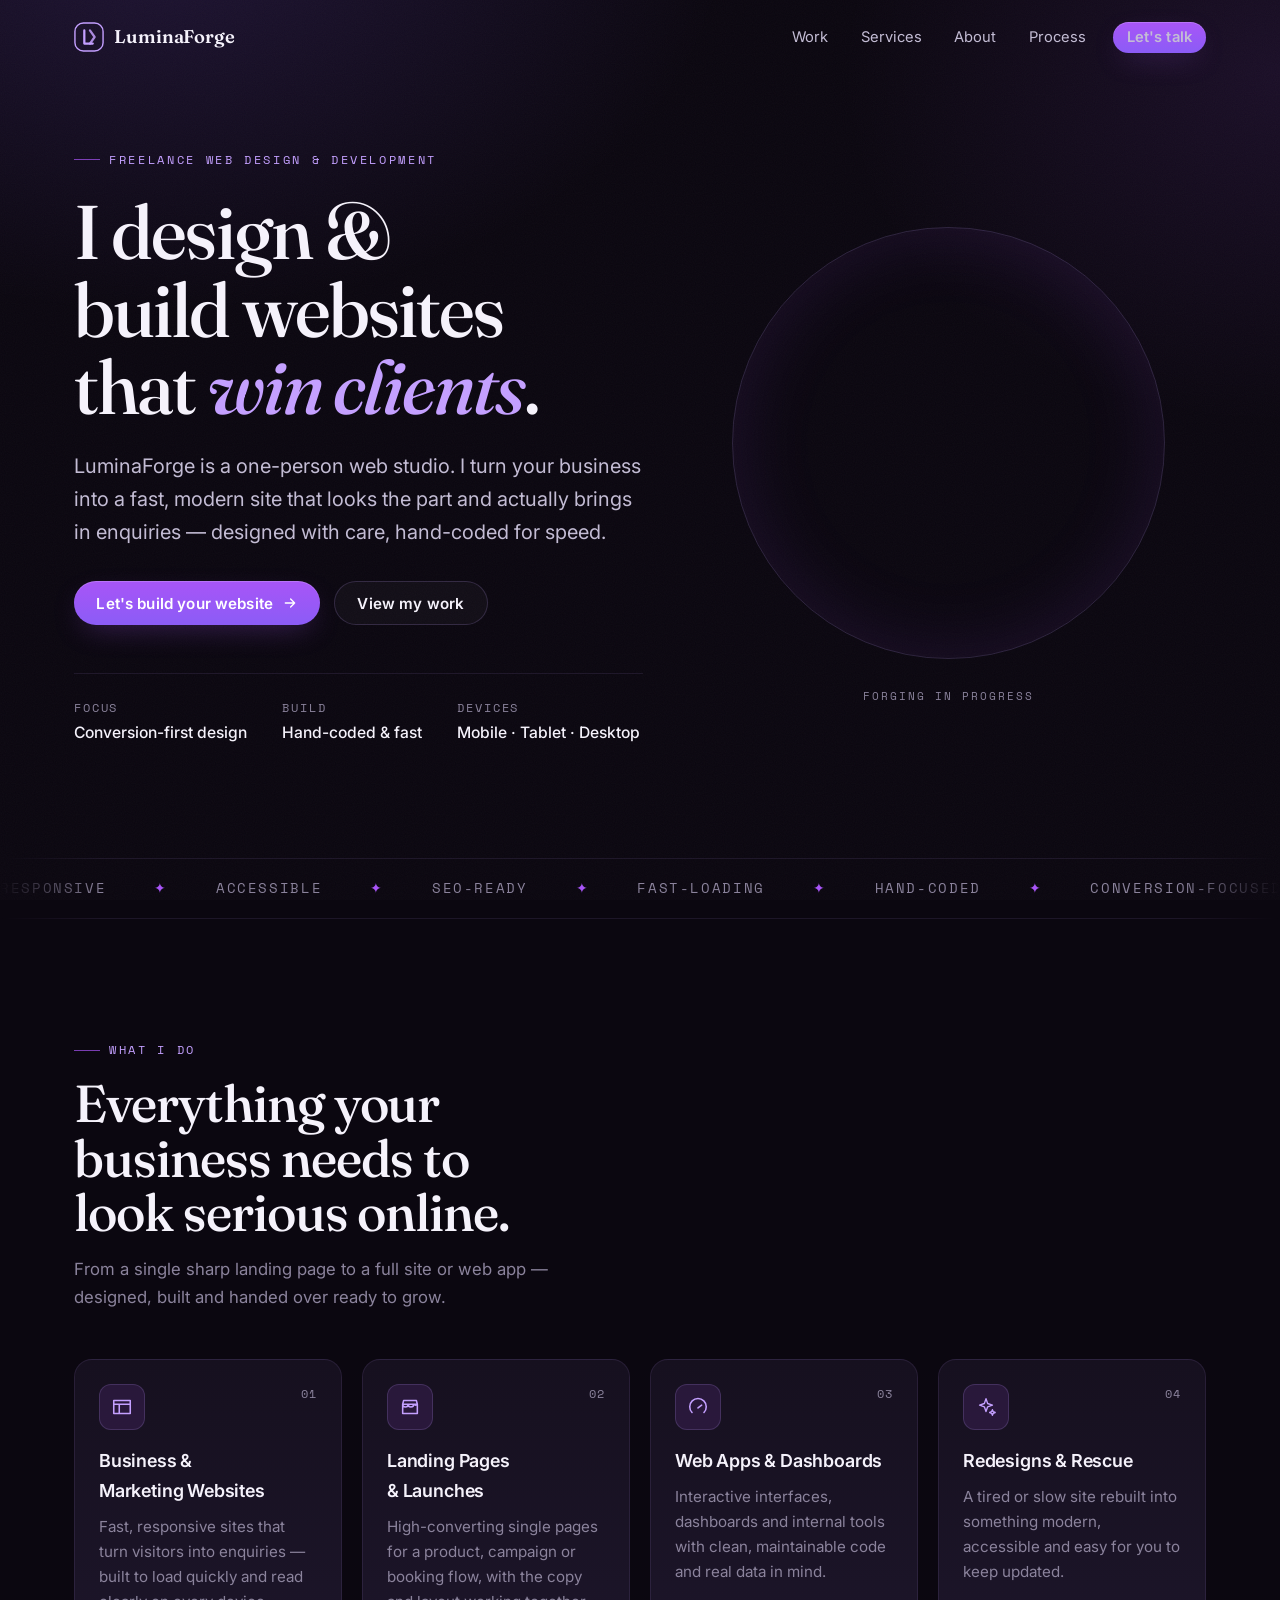
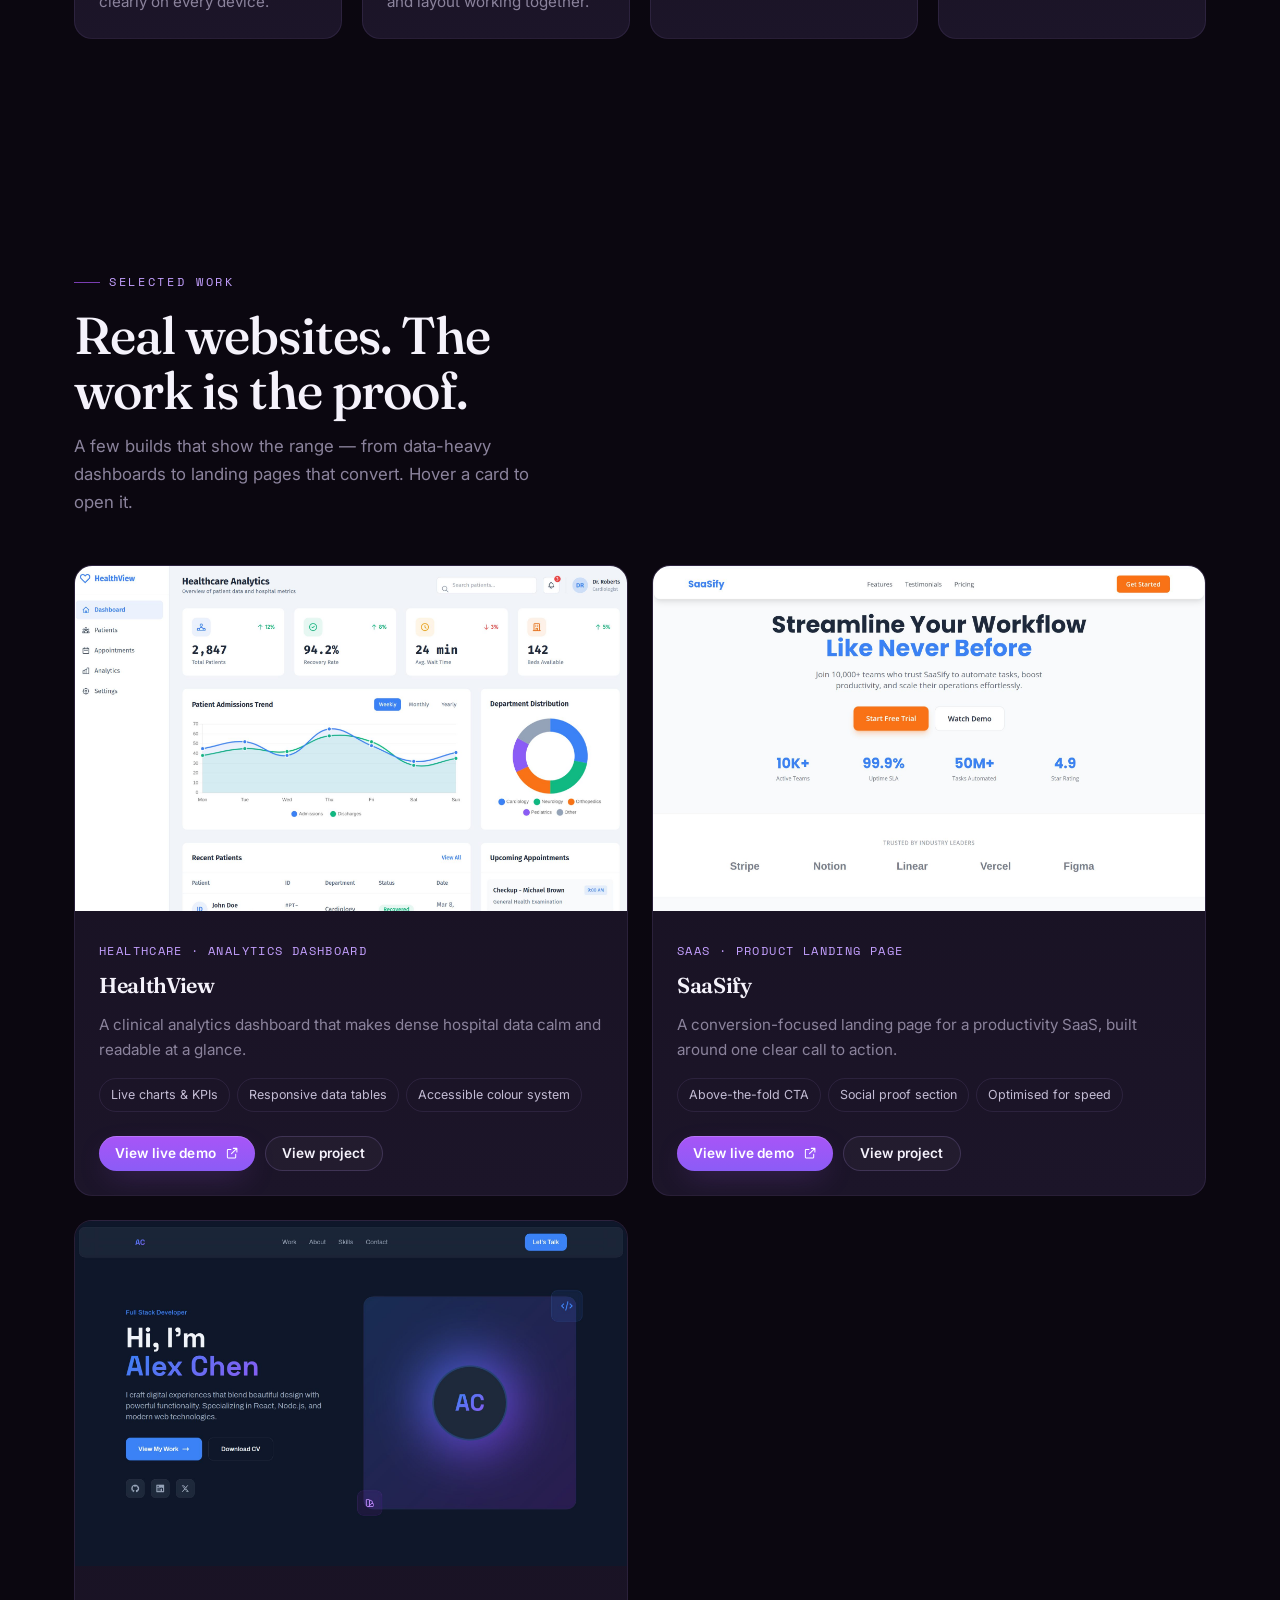
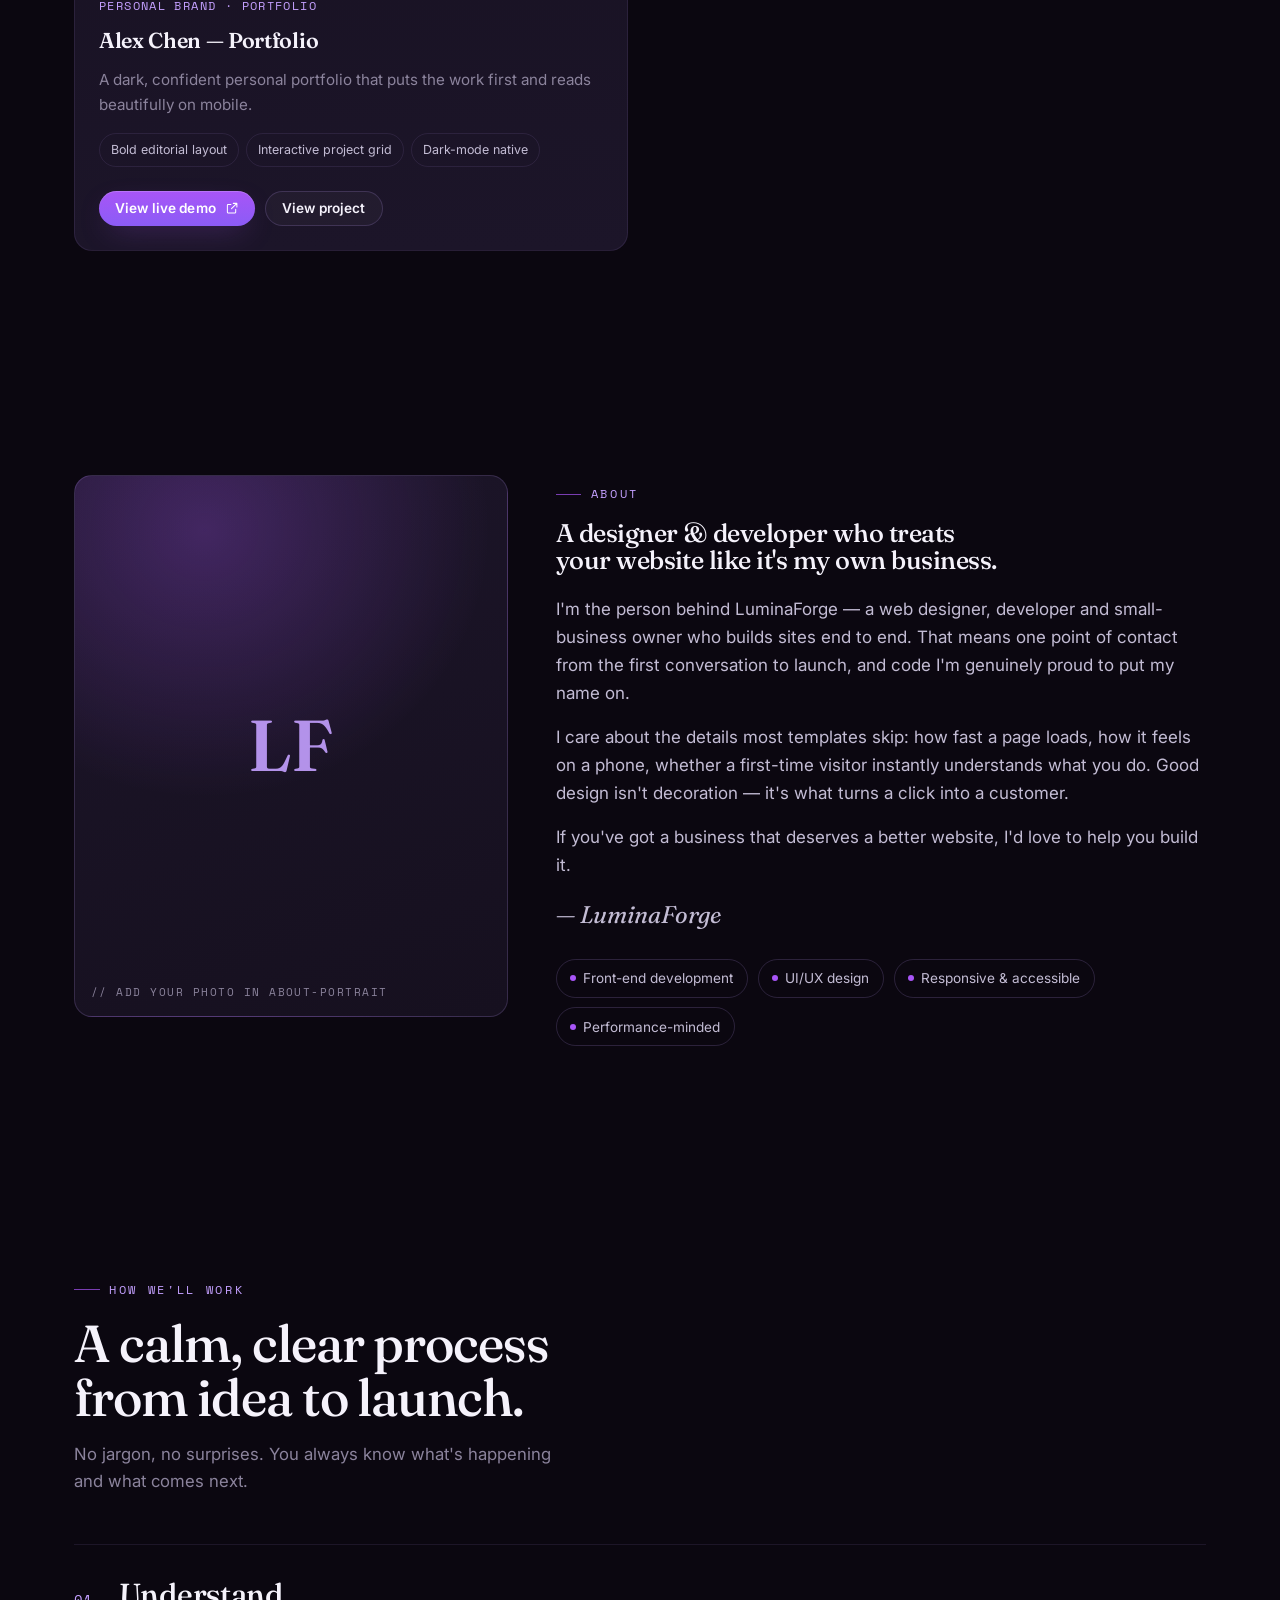
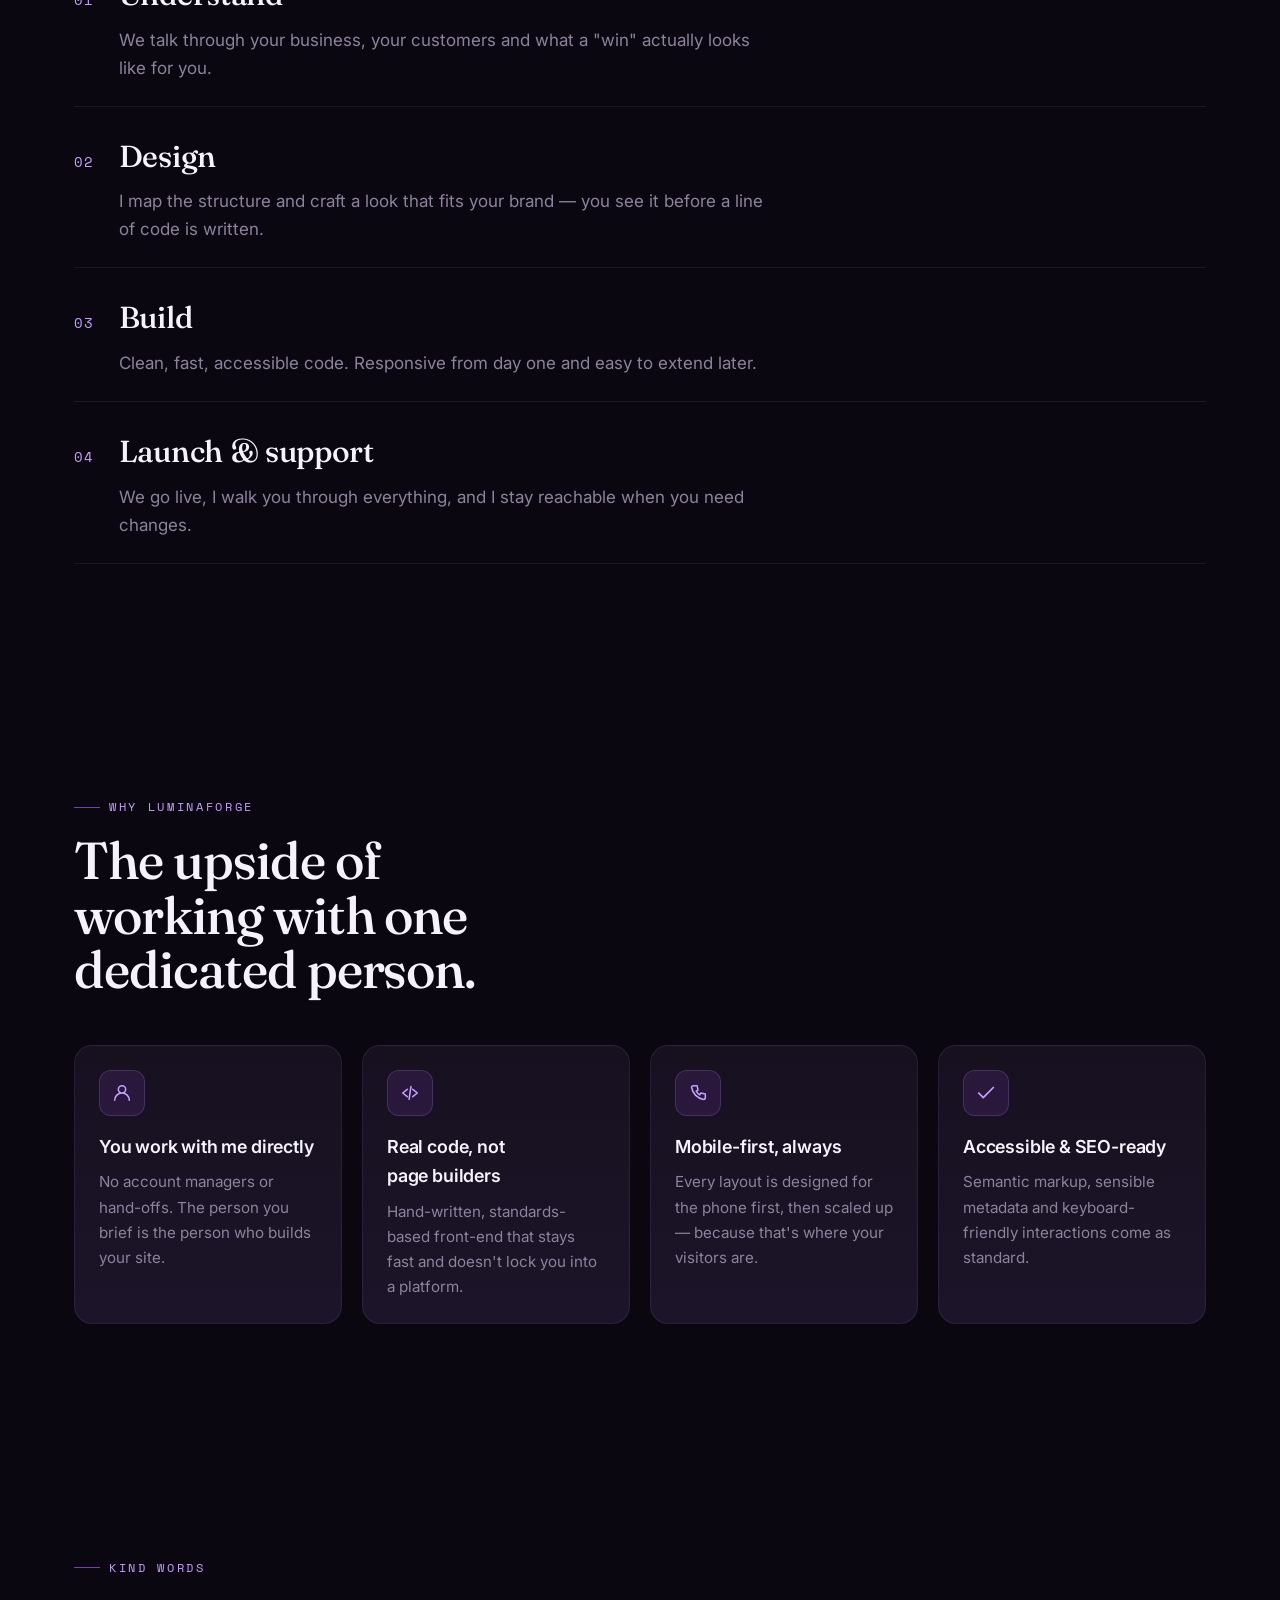
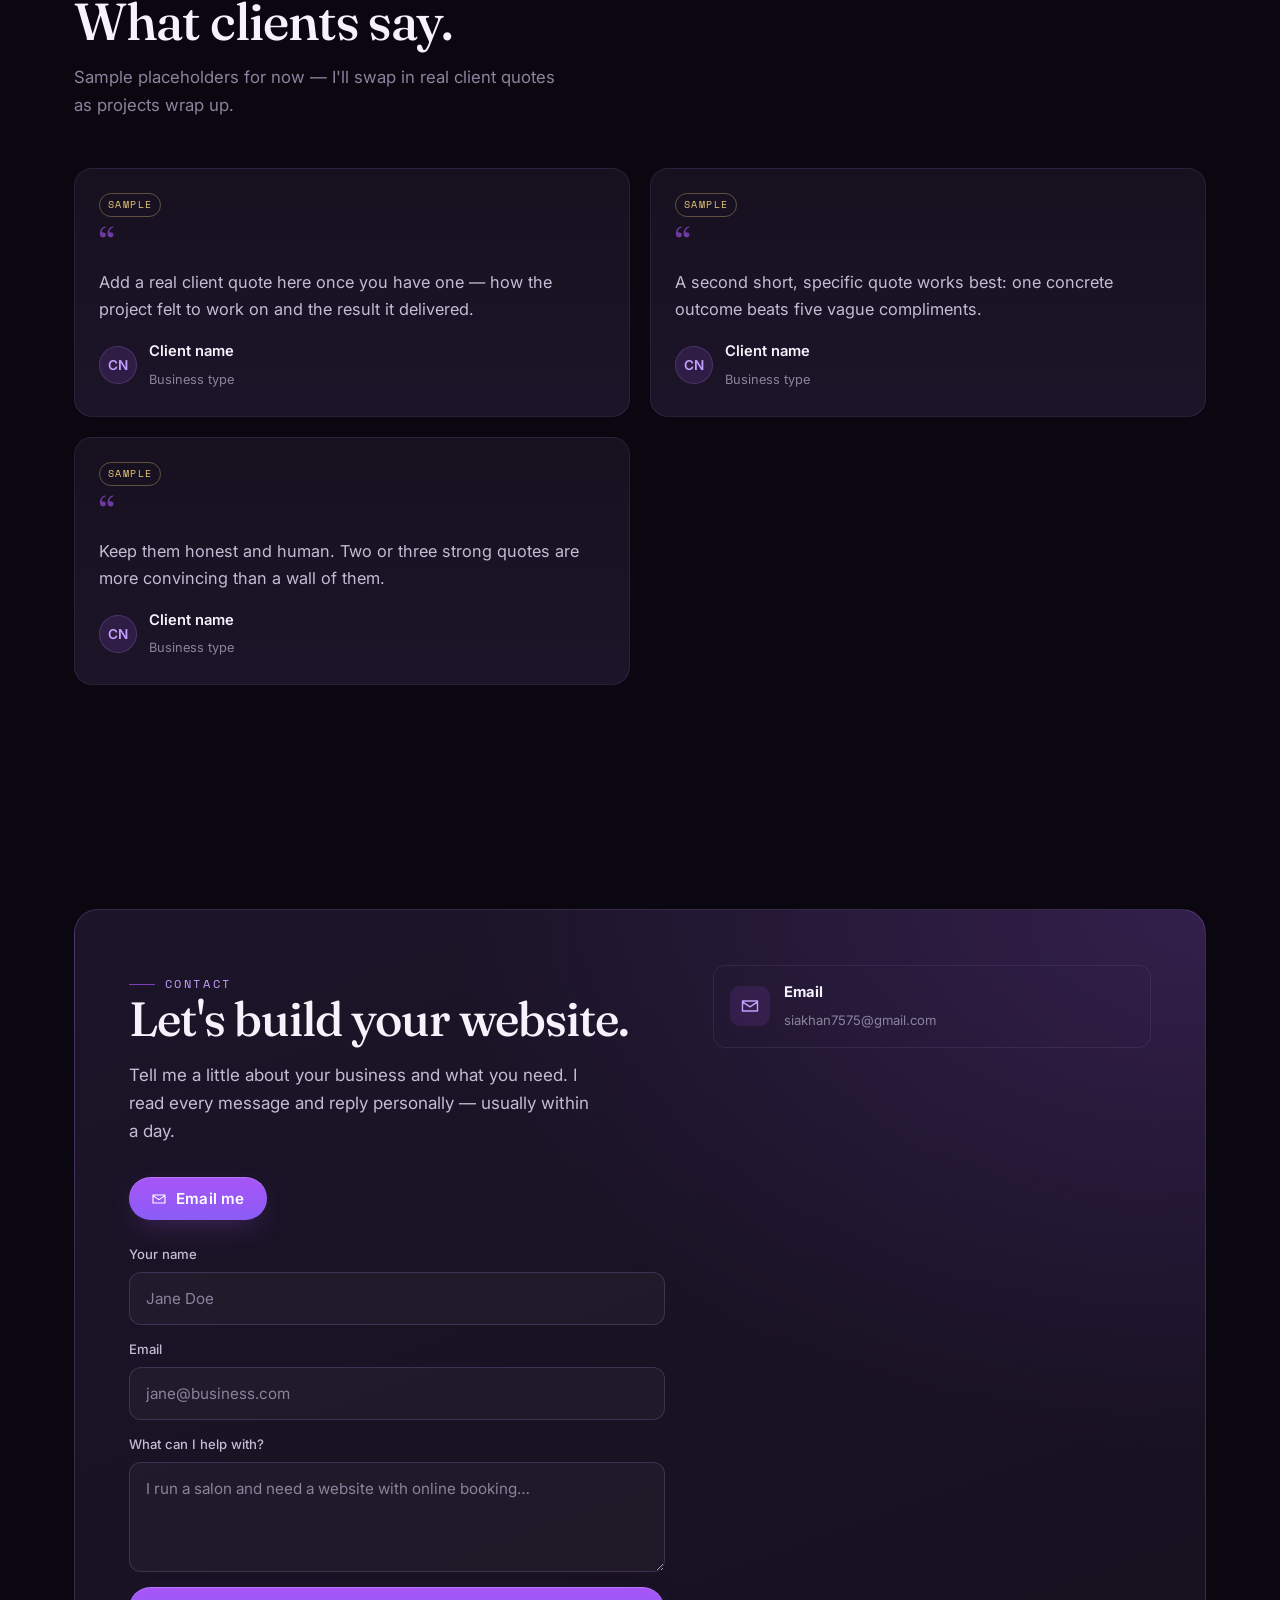
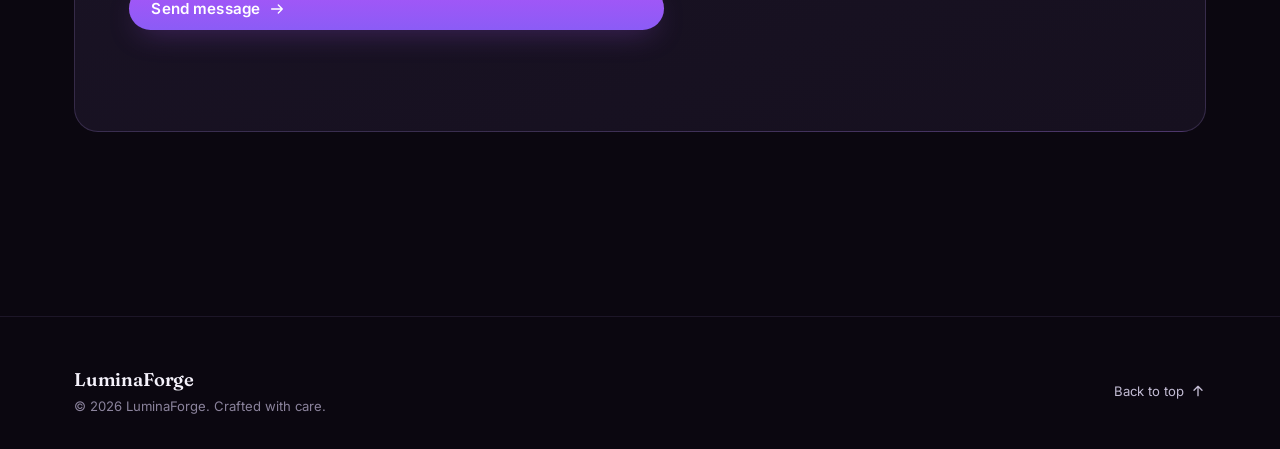
==== projects/luminaforge/index.html @ d21777b4 "feat: add LuminaForge 3D portfolio website Add a standalone, dependency-free portfolio site for the " ====
<!DOCTYPE html>
<html lang="en">
<head>
  <meta charset="UTF-8" />
  <meta name="viewport" content="width=device-width, initial-scale=1.0" />

  <!-- Primary SEO -->
  <title>LuminaForge — Freelance Web Design & Development</title>
  <meta name="description" content="LuminaForge builds fast, modern, client-winning websites — business sites, landing pages and web apps designed and hand-coded to convert. Let's build yours." />
  <meta name="author" content="LuminaForge" />
  <meta name="theme-color" content="#0b0710" />
  <link rel="canonical" href="https://luminaforge.example/" />

  <!-- Open Graph / social -->
  <meta property="og:type" content="website" />
  <meta property="og:site_name" content="LuminaForge" />
  <meta property="og:title" content="LuminaForge — Websites that win clients" />
  <meta property="og:description" content="Freelance web design & development. Fast, modern, hand-coded websites built to turn visitors into clients." />
  <meta property="og:image" content="assets/img/og-cover.jpg" />
  <meta property="og:image:alt" content="LuminaForge — freelance web design & development" />
  <meta name="twitter:card" content="summary_large_image" />
  <meta name="twitter:title" content="LuminaForge — Websites that win clients" />
  <meta name="twitter:description" content="Freelance web design & development. Fast, modern, hand-coded websites built to convert." />
  <meta name="twitter:image" content="assets/img/og-cover.jpg" />

  <!-- Icons -->
  <link rel="icon" href="assets/img/favicon.svg" type="image/svg+xml" />
  <link rel="apple-touch-icon" href="assets/img/favicon.svg" />

  <!-- Fonts -->
  <link rel="preconnect" href="https://fonts.googleapis.com" />
  <link rel="preconnect" href="https://fonts.gstatic.com" crossorigin />
  <link href="https://fonts.googleapis.com/css2?family=Fraunces:ital,opsz,wght@0,9..144,400..600;1,9..144,400..500&family=Inter:wght@400;500;600;700&family=Space+Mono:wght@400;700&display=swap" rel="stylesheet" />

  <link rel="stylesheet" href="assets/css/styles.css" />

  <!-- Structured data -->
  <script type="application/ld+json">
  {
    "@context": "https://schema.org",
    "@type": "ProfessionalService",
    "name": "LuminaForge",
    "description": "Freelance web design and development studio building fast, modern, conversion-focused websites.",
    "url": "https://luminaforge.example/",
    "email": "siakhan7575@gmail.com",
    "areaServed": "Worldwide",
    "serviceType": ["Web design", "Web development", "Landing pages", "Web apps"]
  }
  </script>
</head>
<body>
  <a class="skip-link" href="#main">Skip to content</a>

  <!-- ================= Header ================= -->
  <header class="site-header" id="siteHeader">
    <div class="container nav">
      <a class="brand" href="#top" aria-label="LuminaForge home">
        <svg class="mark" viewBox="0 0 32 32" fill="none" aria-hidden="true">
          <rect x="1" y="1" width="30" height="30" rx="9" stroke="url(#lg)" stroke-width="1.5"/>
          <path d="M11 9v14h9" stroke="url(#lg)" stroke-width="2.4" stroke-linecap="round" stroke-linejoin="round"/>
          <path d="M17 9l5 7-5 7" stroke="#c4a0ff" stroke-width="2.4" stroke-linecap="round" stroke-linejoin="round" opacity="0.85"/>
          <defs><linearGradient id="lg" x1="0" y1="0" x2="32" y2="32">
            <stop stop-color="#c4a0ff"/><stop offset="1" stop-color="#8b5cf6"/>
          </linearGradient></defs>
        </svg>
        <strong>LuminaForge</strong>
      </a>

      <nav class="nav-links" id="navLinks" aria-label="Primary">
        <a href="#work">Work</a>
        <a href="#services">Services</a>
        <a href="#about">About</a>
        <a href="#process">Process</a>
        <a href="#contact" class="btn btn-primary btn-sm nav-cta">Let's talk</a>
      </nav>

      <button class="nav-toggle" id="navToggle" aria-label="Toggle menu" aria-expanded="false" aria-controls="navLinks">
        <span></span>
      </button>
    </div>
  </header>

  <main id="main">
    <span id="top"></span>

    <!-- ================= Hero ================= -->
    <section class="hero section" aria-labelledby="hero-title">
      <div class="container hero-grid">
        <div class="hero-copy">
          <p class="eyebrow reveal">Freelance web design &amp; development</p>
          <h1 id="hero-title" class="reveal" data-delay="1">
            I design &amp; build websites that <em>win clients</em>.
          </h1>
          <p class="lead reveal" data-delay="2">
            LuminaForge is a one-person web studio. I turn your business into a fast,
            modern site that looks the part and actually brings in enquiries — designed
            with care, hand-coded for speed.
          </p>
          <div class="hero-actions reveal" data-delay="3">
            <a href="#contact" class="btn btn-primary">
              Let's build your website
              <svg viewBox="0 0 24 24" fill="none" aria-hidden="true"><path d="M5 12h14M13 6l6 6-6 6" stroke="currentColor" stroke-width="2" stroke-linecap="round" stroke-linejoin="round"/></svg>
            </a>
            <a href="#work" class="btn btn-ghost">View my work</a>
          </div>
          <dl class="hero-meta reveal" data-delay="3">
            <div><dt>Focus</dt><dd>Conversion-first design</dd></div>
            <div><dt>Build</dt><dd>Hand-coded &amp; fast</dd></div>
            <div><dt>Devices</dt><dd>Mobile · Tablet · Desktop</dd></div>
          </dl>
        </div>

        <div class="hero-visual reveal" data-delay="2">
          <div class="hero-stage" id="heroStage" aria-hidden="true">
            <div class="stage-ring"></div>
            <canvas id="heroCanvas"></canvas>
            <span class="stage-label">forging in progress</span>
          </div>
        </div>
      </div>
    </section>

    <!-- ================= Marquee ================= -->
    <div class="marquee" aria-hidden="true">
      <div class="marquee-track" id="marquee">
        <span>Responsive</span><span>Accessible</span><span>SEO-ready</span>
        <span>Fast-loading</span><span>Hand-coded</span><span>Conversion-focused</span>
      </div>
    </div>

    <!-- ================= Services ================= -->
    <section class="section" id="services" aria-labelledby="services-title">
      <div class="container">
        <div class="section-head reveal">
          <span class="eyebrow">What I do</span>
          <h2 id="services-title">Everything your business needs to look serious online.</h2>
          <p>From a single sharp landing page to a full site or web app — designed, built and handed over ready to grow.</p>
        </div>
        <div class="grid grid-4" id="servicesGrid"></div>
      </div>
    </section>

    <!-- ================= Portfolio / Work ================= -->
    <section class="section" id="work" aria-labelledby="work-title">
      <div class="container">
        <div class="section-head reveal">
          <span class="eyebrow">Selected work</span>
          <h2 id="work-title">Real websites. The work is the proof.</h2>
          <p>A few builds that show the range — from data-heavy dashboards to landing pages that convert. Hover a card to open it.</p>
        </div>
        <div class="portfolio-grid" id="portfolioGrid" aria-live="polite">
          <!-- Fallback if JS is disabled -->
          <noscript><p style="color:var(--ink-mute)">Enable JavaScript to view the interactive project gallery, or email me for a portfolio walkthrough.</p></noscript>
        </div>
      </div>
    </section>

    <!-- ================= About ================= -->
    <section class="section" id="about" aria-labelledby="about-title">
      <div class="container about-grid">
        <div class="about-portrait reveal">
          <span class="initials">LF</span>
          <span class="portrait-note">// add your photo in about-portrait</span>
        </div>
        <div class="about-body reveal" data-delay="1">
          <span class="eyebrow">About</span>
          <h2 id="about-title" style="font-family:var(--font-display);font-weight:500;font-size:clamp(1.8rem,1.2rem+2.4vw,2.8rem);letter-spacing:-0.02em;line-height:1.08;margin:1rem 0 1.25rem;">
            A designer &amp; developer who treats your website like it's my own business.
          </h2>
          <p>
            I'm the person behind LuminaForge — a web designer, developer and small-business
            owner who builds sites end to end. That means one point of contact from the first
            conversation to launch, and code I'm genuinely proud to put my name on.
          </p>
          <p>
            I care about the details most templates skip: how fast a page loads, how it feels
            on a phone, whether a first-time visitor instantly understands what you do. Good
            design isn't decoration — it's what turns a click into a customer.
          </p>
          <p>
            If you've got a business that deserves a better website, I'd love to help you build it.
          </p>
          <p class="about-signature">— LuminaForge</p>
          <div class="about-facts">
            <span class="chip">Front-end development</span>
            <span class="chip">UI/UX design</span>
            <span class="chip">Responsive &amp; accessible</span>
            <span class="chip">Performance-minded</span>
          </div>
        </div>
      </div>
    </section>

    <!-- ================= Process ================= -->
    <section class="section" id="process" aria-labelledby="process-title">
      <div class="container">
        <div class="section-head reveal">
          <span class="eyebrow">How we'll work</span>
          <h2 id="process-title">A calm, clear process from idea to launch.</h2>
          <p>No jargon, no surprises. You always know what's happening and what comes next.</p>
        </div>
        <div class="process-list" id="processList"></div>
      </div>
    </section>

    <!-- ================= Why work with me ================= -->
    <section class="section" id="why" aria-labelledby="why-title">
      <div class="container">
        <div class="section-head reveal">
          <span class="eyebrow">Why LuminaForge</span>
          <h2 id="why-title">The upside of working with one dedicated person.</h2>
        </div>
        <div class="grid grid-4" id="reasonsGrid"></div>
      </div>
    </section>

    <!-- ================= Testimonials ================= -->
    <section class="section" id="testimonials" aria-labelledby="testi-title">
      <div class="container">
        <div class="section-head reveal">
          <span class="eyebrow">Kind words</span>
          <h2 id="testi-title">What clients say.</h2>
          <p>Sample placeholders for now — I'll swap in real client quotes as projects wrap up.</p>
        </div>
        <div class="grid grid-2" id="testimonialsGrid"></div>
      </div>
    </section>

    <!-- ================= Contact ================= -->
    <section class="section" id="contact" aria-labelledby="contact-title">
      <div class="container">
        <div class="contact-wrap reveal">
          <div class="contact-grid">
            <div>
              <span class="eyebrow">Contact</span>
              <h2 id="contact-title">Let's build your website.</h2>
              <p>Tell me a little about your business and what you need. I read every message and reply personally — usually within a day.</p>

              <div class="contact-actions" id="contactActions"></div>

              <form class="form" id="contactForm" novalidate>
                <div class="field">
                  <label for="cf-name">Your name</label>
                  <input id="cf-name" name="name" type="text" autocomplete="name" placeholder="Jane Doe" required />
                </div>
                <div class="field">
                  <label for="cf-email">Email</label>
                  <input id="cf-email" name="email" type="email" autocomplete="email" placeholder="jane@business.com" required />
                </div>
                <div class="field">
                  <label for="cf-msg">What can I help with?</label>
                  <textarea id="cf-msg" name="message" placeholder="I run a salon and need a website with online booking…" required></textarea>
                </div>
                <button type="submit" class="btn btn-primary" id="cf-submit">
                  Send message
                  <svg viewBox="0 0 24 24" fill="none" aria-hidden="true"><path d="M4 12h16M14 6l6 6-6 6" stroke="currentColor" stroke-width="2" stroke-linecap="round" stroke-linejoin="round"/></svg>
                </button>
                <p class="form-status" id="cf-status" role="status" aria-live="polite"></p>
              </form>
            </div>

            <aside aria-label="Direct contact details">
              <ul class="contact-list" id="contactList"></ul>
            </aside>
          </div>
        </div>
      </div>
    </section>
  </main>

  <!-- ================= Footer ================= -->
  <footer class="site-footer">
    <div class="container footer-grid">
      <div>
        <a class="brand" href="#top" aria-label="LuminaForge home">
          <strong>LuminaForge</strong>
        </a>
        <p class="footer-legal" id="footerLegal"></p>
      </div>
      <div class="footer-socials" id="footerSocials" aria-label="Social links"></div>
      <a class="to-top" href="#top">
        Back to top
        <svg viewBox="0 0 24 24" width="16" height="16" fill="none" aria-hidden="true"><path d="M12 19V5M6 11l6-6 6 6" stroke="currentColor" stroke-width="2" stroke-linecap="round" stroke-linejoin="round"/></svg>
      </a>
    </div>
  </footer>

  <script src="assets/js/config.js"></script>
  <script src="assets/js/hero3d.js" defer></script>
  <script src="assets/js/main.js" defer></script>
</body>
</html>
---- projects/luminaforge/assets/css/styles.css ----
/* ==========================================================================
   LuminaForge — Design system & styles
   Dark violet luxury aesthetic. Restrained, editorial, human.
   ========================================================================== */

/* ---- Design tokens ------------------------------------------------------ */
:root {
  /* Surfaces — deep near-black with a violet undertone */
  --bg:        #0b0710;
  --bg-2:      #0f0a17;
  --panel:     #16101f;
  --panel-2:   #1c1529;
  --line:      rgba(196, 160, 255, 0.10);
  --line-2:    rgba(196, 160, 255, 0.18);

  /* Brand violet */
  --violet:    #a855f7;
  --violet-2:  #8b5cf6;
  --violet-lo: #c4a0ff;
  --violet-glow: rgba(168, 85, 247, 0.35);

  /* One warm accent, used very sparingly for "luxury" */
  --gold:      #e7c87a;

  /* Text */
  --ink:       #f5f2fb;
  --ink-soft:  #c3bcd4;
  --ink-mute:  #8b839c;

  /* Type */
  --font-display: 'Fraunces', Georgia, 'Times New Roman', serif;
  --font-sans:    'Inter', system-ui, -apple-system, 'Segoe UI', Roboto, sans-serif;
  --font-mono:    'Space Mono', ui-monospace, 'SF Mono', Menlo, monospace;

  /* Spacing scale (8px base, natural rhythm) */
  --s-1: 0.5rem;  --s-2: 0.75rem; --s-3: 1rem;   --s-4: 1.5rem;
  --s-5: 2rem;    --s-6: 3rem;    --s-7: 4.5rem;  --s-8: 7rem;

  --maxw: 1180px;
  --radius: 18px;
  --radius-sm: 12px;
  --ease: cubic-bezier(0.22, 1, 0.36, 1);
  --shadow: 0 24px 60px -24px rgba(0, 0, 0, 0.7);
}

/* ---- Reset & base ------------------------------------------------------- */
*, *::before, *::after { box-sizing: border-box; }
* { margin: 0; }

html { scroll-behavior: smooth; -webkit-text-size-adjust: 100%; }
@media (prefers-reduced-motion: reduce) {
  html { scroll-behavior: auto; }
  *, *::before, *::after { animation-duration: 0.001ms !important; transition-duration: 0.001ms !important; }
}

body {
  background: var(--bg);
  color: var(--ink-soft);
  font-family: var(--font-sans);
  font-size: 1.0625rem;
  line-height: 1.65;
  -webkit-font-smoothing: antialiased;
  text-rendering: optimizeLegibility;
  overflow-x: hidden;
}

/* Ambient background: two soft violet auras, no busy gradients */
body::before {
  content: '';
  position: fixed;
  inset: 0;
  z-index: -2;
  background:
    radial-gradient(60rem 40rem at 12% -8%, rgba(139, 92, 246, 0.16), transparent 60%),
    radial-gradient(50rem 40rem at 100% 8%, rgba(168, 85, 247, 0.10), transparent 55%),
    var(--bg);
}
/* Fine grain to keep flat dark areas from banding — very subtle */
body::after {
  content: '';
  position: fixed;
  inset: 0;
  z-index: -1;
  pointer-events: none;
  opacity: 0.035;
  background-image: url("data:image/svg+xml,%3Csvg xmlns='http://www.w3.org/2000/svg' width='120' height='120'%3E%3Cfilter id='n'%3E%3CfeTurbulence type='fractalNoise' baseFrequency='0.9' numOctaves='2'/%3E%3C/filter%3E%3Crect width='100%25' height='100%25' filter='url(%23n)'/%3E%3C/svg%3E");
}

img { max-width: 100%; display: block; height: auto; }
a { color: inherit; text-decoration: none; }
button { font: inherit; cursor: pointer; border: 0; background: none; color: inherit; }
:focus-visible { outline: 2px solid var(--violet-lo); outline-offset: 3px; border-radius: 4px; }

/* ---- Layout helpers ----------------------------------------------------- */
.container { width: 100%; max-width: var(--maxw); margin-inline: auto; padding-inline: 1.5rem; }
.section { padding-block: var(--s-8); position: relative; }
@media (max-width: 640px) { .section { padding-block: var(--s-7); } }

.eyebrow {
  font-family: var(--font-mono);
  font-size: 0.75rem;
  letter-spacing: 0.22em;
  text-transform: uppercase;
  color: var(--violet-lo);
  display: inline-flex;
  align-items: center;
  gap: 0.6rem;
}
.eyebrow::before { content: ''; width: 1.6rem; height: 1px; background: var(--violet); opacity: 0.7; }

.section-head { max-width: 44ch; margin-bottom: var(--s-6); }
.section-head h2 {
  font-family: var(--font-display);
  font-optical-sizing: auto;
  font-weight: 500;
  font-size: clamp(2rem, 1.2rem + 3.4vw, 3.25rem);
  line-height: 1.05;
  letter-spacing: -0.02em;
  color: var(--ink);
  margin-top: var(--s-3);
}
.section-head p { margin-top: var(--s-3); color: var(--ink-mute); font-size: 1.05rem; }

/* ---- Typography utilities ---------------------------------------------- */
h1, h2, h3 { color: var(--ink); text-wrap: balance; }
.lead { font-size: clamp(1.05rem, 0.98rem + 0.5vw, 1.25rem); color: var(--ink-soft); }

/* ---- Buttons ------------------------------------------------------------ */
.btn {
  --btn-bg: var(--violet);
  display: inline-flex;
  align-items: center;
  gap: 0.55rem;
  padding: 0.85rem 1.4rem;
  border-radius: 999px;
  font-weight: 600;
  font-size: 0.95rem;
  letter-spacing: 0.01em;
  line-height: 1;
  transition: transform 0.25s var(--ease), box-shadow 0.25s var(--ease), background 0.25s var(--ease), border-color 0.25s var(--ease);
  will-change: transform;
}
.btn svg { width: 1.05em; height: 1.05em; }
.btn-primary {
  background: linear-gradient(180deg, var(--violet), var(--violet-2));
  color: #fff;
  box-shadow: 0 10px 30px -10px var(--violet-glow), inset 0 1px 0 rgba(255,255,255,0.18);
}
.btn-primary:hover { transform: translateY(-2px); box-shadow: 0 18px 40px -12px var(--violet-glow), inset 0 1px 0 rgba(255,255,255,0.25); }
.btn-ghost {
  background: rgba(255,255,255,0.03);
  color: var(--ink);
  border: 1px solid var(--line-2);
}
.btn-ghost:hover { border-color: var(--violet); background: rgba(168,85,247,0.08); transform: translateY(-2px); }
.btn-sm { padding: 0.6rem 1rem; font-size: 0.85rem; }
.btn[aria-disabled='true'] { opacity: 0.5; pointer-events: none; }

/* ---- Header / nav ------------------------------------------------------- */
.site-header {
  position: fixed;
  inset: 0 0 auto 0;
  z-index: 50;
  transition: background 0.3s var(--ease), border-color 0.3s var(--ease), backdrop-filter 0.3s var(--ease);
  border-bottom: 1px solid transparent;
}
.site-header.scrolled {
  background: rgba(11, 7, 16, 0.72);
  backdrop-filter: blur(14px) saturate(140%);
  -webkit-backdrop-filter: blur(14px) saturate(140%);
  border-bottom-color: var(--line);
}
.nav { display: flex; align-items: center; justify-content: space-between; height: 74px; }
.brand { display: inline-flex; align-items: center; gap: 0.65rem; font-weight: 600; letter-spacing: -0.01em; color: var(--ink); }
.brand .mark { width: 30px; height: 30px; }
.brand strong { font-family: var(--font-display); font-weight: 600; font-size: 1.15rem; }

.nav-links { display: flex; align-items: center; gap: 0.35rem; }
.nav-links a {
  padding: 0.5rem 0.85rem;
  border-radius: 999px;
  font-size: 0.92rem;
  color: var(--ink-soft);
  transition: color 0.2s, background 0.2s;
}
.nav-links a:hover { color: var(--ink); background: rgba(255,255,255,0.04); }
.nav-cta { margin-left: 0.5rem; }

.nav-toggle { display: none; width: 44px; height: 44px; border-radius: 12px; border: 1px solid var(--line-2); align-items: center; justify-content: center; }
.nav-toggle span, .nav-toggle span::before, .nav-toggle span::after {
  content: ''; display: block; width: 18px; height: 2px; background: var(--ink); border-radius: 2px; transition: transform 0.3s var(--ease), opacity 0.2s;
}
.nav-toggle span::before { transform: translateY(-6px); }
.nav-toggle span::after { transform: translateY(4px); }
body.nav-open .nav-toggle span { background: transparent; }
body.nav-open .nav-toggle span::before { transform: rotate(45deg); }
body.nav-open .nav-toggle span::after { transform: rotate(-45deg) translateY(-1px); }

@media (max-width: 860px) {
  .nav-toggle { display: inline-flex; }
  .nav-links {
    position: fixed; inset: 74px 0 auto 0;
    flex-direction: column; align-items: stretch; gap: 0.25rem;
    padding: 1rem 1.5rem 1.75rem;
    background: rgba(15, 10, 23, 0.96);
    backdrop-filter: blur(18px);
    border-bottom: 1px solid var(--line);
    transform: translateY(-12px); opacity: 0; pointer-events: none;
    transition: transform 0.3s var(--ease), opacity 0.3s var(--ease);
  }
  body.nav-open .nav-links { transform: translateY(0); opacity: 1; pointer-events: auto; }
  .nav-links a { padding: 0.85rem 0.5rem; font-size: 1.05rem; border-bottom: 1px solid var(--line); border-radius: 0; }
  .nav-links .nav-cta { margin: 0.75rem 0 0; justify-content: center; }
}

/* ---- Hero --------------------------------------------------------------- */
.hero { position: relative; padding-top: 140px; padding-bottom: var(--s-8); overflow: hidden; }
.hero-grid { display: grid; grid-template-columns: 1.05fr 0.95fr; gap: var(--s-6); align-items: center; }
@media (max-width: 900px) { .hero-grid { grid-template-columns: 1fr; gap: var(--s-5); } }

.hero h1 {
  font-family: var(--font-display);
  font-optical-sizing: auto;
  font-weight: 500;
  font-size: clamp(2.6rem, 1.4rem + 5.4vw, 4.75rem);
  line-height: 1.02;
  letter-spacing: -0.025em;
  margin-top: var(--s-4);
}
.hero h1 em { font-style: italic; color: var(--violet-lo); }
.hero .lead { margin-top: var(--s-4); max-width: 46ch; }
.hero-actions { display: flex; flex-wrap: wrap; gap: 0.85rem; margin-top: var(--s-5); }
.hero-meta { display: flex; flex-wrap: wrap; gap: 1.5rem 2.2rem; margin-top: var(--s-6); padding-top: var(--s-4); border-top: 1px solid var(--line); }
.hero-meta div { display: flex; flex-direction: column; gap: 0.15rem; }
.hero-meta dt { font-family: var(--font-mono); font-size: 0.72rem; letter-spacing: 0.16em; text-transform: uppercase; color: var(--ink-mute); }
.hero-meta dd { color: var(--ink); font-weight: 500; font-size: 0.98rem; }

/* 3D canvas stage */
.hero-stage { position: relative; aspect-ratio: 1 / 1; width: 100%; max-width: 520px; margin-inline: auto; }
.hero-stage canvas { position: absolute; inset: 0; width: 100%; height: 100%; display: block; }
.hero-stage .stage-ring {
  position: absolute; inset: 8%;
  border: 1px solid var(--line-2);
  border-radius: 50%;
  box-shadow: inset 0 0 80px rgba(168,85,247,0.12);
}
.hero-stage .stage-label {
  position: absolute; left: 50%; bottom: -6px; transform: translateX(-50%);
  font-family: var(--font-mono); font-size: 0.68rem; letter-spacing: 0.18em; text-transform: uppercase;
  color: var(--ink-mute); white-space: nowrap;
}
@media (max-width: 900px) { .hero-stage { max-width: 360px; order: -1; } }

/* ---- Marquee (tech / values) ------------------------------------------- */
.marquee { border-block: 1px solid var(--line); overflow: hidden; padding-block: 1.15rem; -webkit-mask-image: linear-gradient(90deg, transparent, #000 8%, #000 92%, transparent); mask-image: linear-gradient(90deg, transparent, #000 8%, #000 92%, transparent); }
.marquee-track { display: flex; gap: 3rem; width: max-content; animation: marquee 32s linear infinite; }
.marquee-track span { font-family: var(--font-mono); font-size: 0.85rem; letter-spacing: 0.12em; text-transform: uppercase; color: var(--ink-mute); display: inline-flex; align-items: center; gap: 3rem; }
.marquee-track span::after { content: '✦'; color: var(--violet); }
@keyframes marquee { to { transform: translateX(-50%); } }
.marquee:hover .marquee-track { animation-play-state: paused; }

/* ---- About -------------------------------------------------------------- */
.about-grid { display: grid; grid-template-columns: 0.8fr 1.2fr; gap: var(--s-6); align-items: start; }
@media (max-width: 860px) { .about-grid { grid-template-columns: 1fr; gap: var(--s-5); } }
.about-portrait {
  position: relative; border-radius: var(--radius); overflow: hidden;
  border: 1px solid var(--line-2); aspect-ratio: 4/5;
  background:
    radial-gradient(120% 90% at 30% 10%, rgba(168,85,247,0.28), transparent 55%),
    linear-gradient(160deg, var(--panel-2), var(--panel));
  display: grid; place-items: center;
}
.about-portrait .initials { font-family: var(--font-display); font-weight: 600; font-size: 4.5rem; color: var(--violet-lo); opacity: 0.9; }
.about-portrait .portrait-note { position: absolute; left: 16px; bottom: 14px; font-family: var(--font-mono); font-size: 0.66rem; letter-spacing: 0.14em; text-transform: uppercase; color: var(--ink-mute); }
.about-body p { color: var(--ink-soft); }
.about-body p + p { margin-top: var(--s-3); }
.about-signature { margin-top: var(--s-4); font-family: var(--font-display); font-style: italic; font-size: 1.5rem; color: var(--ink); }
.about-facts { display: flex; flex-wrap: wrap; gap: 0.6rem; margin-top: var(--s-4); }
.chip { display: inline-flex; align-items: center; gap: 0.45rem; padding: 0.45rem 0.85rem; border: 1px solid var(--line-2); border-radius: 999px; font-size: 0.85rem; color: var(--ink-soft); }
.chip::before { content: ''; width: 6px; height: 6px; border-radius: 50%; background: var(--violet); }

/* ---- Card grids --------------------------------------------------------- */
.grid { display: grid; gap: 1.25rem; }
.grid-2 { grid-template-columns: repeat(2, 1fr); }
.grid-4 { grid-template-columns: repeat(4, 1fr); }
@media (max-width: 900px) { .grid-4 { grid-template-columns: repeat(2, 1fr); } }
@media (max-width: 640px) { .grid-2, .grid-4 { grid-template-columns: 1fr; } }

.card {
  position: relative;
  padding: var(--s-4);
  border-radius: var(--radius);
  background: linear-gradient(180deg, var(--panel), var(--panel-2));
  border: 1px solid var(--line);
  transition: transform 0.3s var(--ease), border-color 0.3s var(--ease), box-shadow 0.3s var(--ease);
}
.card:hover { transform: translateY(-4px); border-color: var(--line-2); box-shadow: var(--shadow); }
.card .card-icon {
  width: 46px; height: 46px; border-radius: 12px; display: grid; place-items: center;
  background: rgba(168,85,247,0.12); border: 1px solid var(--line-2); color: var(--violet-lo);
  margin-bottom: var(--s-3);
}
.card .card-icon svg { width: 22px; height: 22px; }
.card h3 { font-size: 1.12rem; font-weight: 600; letter-spacing: -0.01em; }
.card p { margin-top: 0.5rem; font-size: 0.95rem; color: var(--ink-mute); }

/* ---- Services numbering ------------------------------------------------- */
.service-num { position: absolute; top: var(--s-4); right: var(--s-4); font-family: var(--font-mono); font-size: 0.72rem; color: var(--ink-mute); letter-spacing: 0.1em; }

/* ---- Portfolio ---------------------------------------------------------- */
.portfolio-grid { display: grid; grid-template-columns: repeat(2, 1fr); gap: 1.5rem; }
@media (max-width: 820px) { .portfolio-grid { grid-template-columns: 1fr; } }

.project {
  position: relative;
  border-radius: var(--radius);
  overflow: hidden;
  border: 1px solid var(--line);
  background: linear-gradient(180deg, var(--panel), var(--panel-2));
  transition: transform 0.35s var(--ease), border-color 0.35s var(--ease), box-shadow 0.35s var(--ease);
  transform-style: preserve-3d;
}
.project:hover { border-color: var(--line-2); box-shadow: var(--shadow); }

.project-media {
  position: relative;
  aspect-ratio: 16 / 10;
  overflow: hidden;
  background: linear-gradient(160deg, var(--panel-2), #120c1c);
}
.project-media img {
  width: 100%; height: 100%; object-fit: cover; object-position: top center;
  transition: transform 0.6s var(--ease), filter 0.4s var(--ease);
  transform: scale(1.02);
}
.project:hover .project-media img { transform: scale(1.06); }
.project-media::after {
  content: ''; position: absolute; inset: 0;
  background: linear-gradient(180deg, transparent 55%, rgba(11,7,16,0.55));
  opacity: 0; transition: opacity 0.4s var(--ease);
}
.project:hover .project-media::after { opacity: 1; }

/* placeholder shown when a screenshot is missing */
.project-placeholder {
  position: absolute; inset: 0; display: grid; place-items: center; gap: 0.4rem; text-align: center;
  background:
    radial-gradient(90% 70% at 50% 0%, rgba(168,85,247,0.25), transparent 60%),
    linear-gradient(160deg, var(--panel-2), #120c1c);
}
.project-placeholder .ph-mark { font-family: var(--font-display); font-weight: 600; font-size: 3rem; color: var(--violet-lo); }
.project-placeholder .ph-note { font-family: var(--font-mono); font-size: 0.66rem; letter-spacing: 0.16em; text-transform: uppercase; color: var(--ink-mute); }

.project-overlay {
  position: absolute; inset: auto 0 0 0; z-index: 2;
  display: flex; gap: 0.6rem; padding: 1rem;
  transform: translateY(120%); opacity: 0;
  transition: transform 0.4s var(--ease), opacity 0.4s var(--ease);
}
.project:hover .project-overlay, .project:focus-within .project-overlay { transform: translateY(0); opacity: 1; }

.project-body { padding: var(--s-4); }
.project-tag { font-family: var(--font-mono); font-size: 0.72rem; letter-spacing: 0.12em; text-transform: uppercase; color: var(--violet-lo); }
.project-body h3 { font-size: 1.35rem; font-weight: 600; letter-spacing: -0.015em; margin-top: 0.35rem; font-family: var(--font-display); }
.project-body p { margin-top: 0.5rem; font-size: 0.95rem; color: var(--ink-mute); }
.project-features { list-style: none; padding: 0; display: flex; flex-wrap: wrap; gap: 0.4rem; margin-top: var(--s-3); }
.project-features li { font-size: 0.78rem; color: var(--ink-soft); padding: 0.35rem 0.7rem; border: 1px solid var(--line); border-radius: 999px; }
.project-links { display: flex; flex-wrap: wrap; gap: 0.6rem; margin-top: var(--s-4); }

/* ---- Process ------------------------------------------------------------ */
.process-list { display: grid; gap: 0; }
.process-item {
  display: grid; grid-template-columns: auto 1fr; gap: 1.5rem;
  padding-block: var(--s-4);
  border-top: 1px solid var(--line);
  align-items: baseline;
  transition: padding-left 0.3s var(--ease);
}
.process-item:last-child { border-bottom: 1px solid var(--line); }
.process-item:hover { padding-left: 0.75rem; }
.process-num { font-family: var(--font-mono); font-size: 0.85rem; color: var(--violet-lo); letter-spacing: 0.1em; }
.process-item h3 { font-family: var(--font-display); font-weight: 500; font-size: clamp(1.3rem, 1rem + 1.4vw, 1.9rem); letter-spacing: -0.01em; }
.process-item p { margin-top: 0.4rem; color: var(--ink-mute); max-width: 60ch; }

/* ---- Testimonials ------------------------------------------------------- */
.quote {
  padding: var(--s-4);
  border-radius: var(--radius);
  border: 1px solid var(--line);
  background: linear-gradient(180deg, var(--panel), var(--panel-2));
  display: flex; flex-direction: column; gap: var(--s-3);
}
.quote .q-mark { font-family: var(--font-display); font-size: 2.5rem; line-height: 0.5; color: var(--violet); opacity: 0.6; }
.quote blockquote { font-size: 1.02rem; color: var(--ink-soft); }
.quote figcaption { display: flex; align-items: center; gap: 0.75rem; margin-top: auto; }
.quote .avatar { width: 38px; height: 38px; border-radius: 50%; display: grid; place-items: center; background: rgba(168,85,247,0.15); border: 1px solid var(--line-2); font-weight: 600; color: var(--violet-lo); font-size: 0.85rem; }
.quote .who strong { display: block; color: var(--ink); font-size: 0.92rem; font-weight: 600; }
.quote .who span { font-size: 0.8rem; color: var(--ink-mute); }
.sample-tag { align-self: flex-start; font-family: var(--font-mono); font-size: 0.62rem; letter-spacing: 0.14em; text-transform: uppercase; color: var(--gold); border: 1px solid rgba(231,200,122,0.35); padding: 0.2rem 0.5rem; border-radius: 999px; }

/* ---- Contact ------------------------------------------------------------ */
.contact-wrap {
  position: relative;
  border-radius: calc(var(--radius) + 6px);
  border: 1px solid var(--line-2);
  padding: clamp(1.75rem, 1rem + 3vw, 3.5rem);
  background:
    radial-gradient(120% 120% at 100% 0%, rgba(168,85,247,0.18), transparent 55%),
    linear-gradient(160deg, var(--panel-2), var(--panel));
  overflow: hidden;
}
.contact-grid { display: grid; grid-template-columns: 1.1fr 0.9fr; gap: var(--s-6); align-items: start; }
@media (max-width: 820px) { .contact-grid { grid-template-columns: 1fr; gap: var(--s-5); } }
.contact-wrap h2 { font-family: var(--font-display); font-weight: 500; font-size: clamp(2rem, 1.3rem + 3vw, 3rem); line-height: 1.05; letter-spacing: -0.02em; }
.contact-wrap p { margin-top: var(--s-3); color: var(--ink-soft); max-width: 42ch; }
.contact-actions { display: flex; flex-wrap: wrap; gap: 0.75rem; margin-top: var(--s-5); }
.contact-list { list-style: none; padding: 0; display: grid; gap: 0.85rem; }
.contact-list a { display: flex; align-items: center; gap: 0.85rem; padding: 0.9rem 1.05rem; border: 1px solid var(--line); border-radius: var(--radius-sm); transition: border-color 0.25s, background 0.25s, transform 0.25s; }
.contact-list a:hover { border-color: var(--violet); background: rgba(168,85,247,0.08); transform: translateX(3px); }
.contact-list .ci { width: 40px; height: 40px; border-radius: 10px; display: grid; place-items: center; background: rgba(168,85,247,0.12); color: var(--violet-lo); flex: none; }
.contact-list .ci svg { width: 20px; height: 20px; }
.contact-list .ct strong { display: block; color: var(--ink); font-size: 0.92rem; }
.contact-list .ct span { font-size: 0.82rem; color: var(--ink-mute); }

/* ---- Form -------------------------------------------------------------- */
.form { display: grid; gap: 0.9rem; margin-top: var(--s-4); }
.field { display: grid; gap: 0.4rem; }
.field label { font-size: 0.82rem; color: var(--ink-soft); font-weight: 500; }
.field input, .field textarea {
  width: 100%; padding: 0.8rem 0.95rem; border-radius: var(--radius-sm);
  background: rgba(255,255,255,0.03); border: 1px solid var(--line-2); color: var(--ink);
  font: inherit; font-size: 0.95rem; transition: border-color 0.2s, background 0.2s;
}
.field input::placeholder, .field textarea::placeholder { color: var(--ink-mute); }
.field input:focus, .field textarea:focus { outline: none; border-color: var(--violet); background: rgba(168,85,247,0.06); }
.field textarea { resize: vertical; min-height: 110px; }
.form-status { font-size: 0.88rem; min-height: 1.2em; }
.form-status.ok { color: #7ee6a8; }
.form-status.err { color: #ff9a9a; }
.btn.is-loading { position: relative; color: transparent; pointer-events: none; }
.btn.is-loading::after { content: ''; position: absolute; inset: 0; margin: auto; width: 16px; height: 16px; border: 2px solid rgba(255,255,255,0.4); border-top-color: #fff; border-radius: 50%; animation: spin 0.7s linear infinite; }
@keyframes spin { to { transform: rotate(360deg); } }

/* ---- Footer ------------------------------------------------------------- */
.site-footer { border-top: 1px solid var(--line); padding-block: var(--s-6) var(--s-5); margin-top: var(--s-7); }
.footer-grid { display: flex; flex-wrap: wrap; align-items: center; justify-content: space-between; gap: var(--s-4); }
.footer-socials { display: flex; gap: 0.5rem; }
.footer-socials a { width: 40px; height: 40px; border-radius: 10px; border: 1px solid var(--line-2); display: grid; place-items: center; color: var(--ink-soft); transition: color 0.2s, border-color 0.2s, transform 0.2s; }
.footer-socials a:hover { color: var(--violet-lo); border-color: var(--violet); transform: translateY(-2px); }
.footer-socials a svg { width: 18px; height: 18px; }
.footer-legal { font-size: 0.82rem; color: var(--ink-mute); }
.to-top { font-size: 0.82rem; color: var(--ink-soft); display: inline-flex; align-items: center; gap: 0.4rem; }
.to-top:hover { color: var(--violet-lo); }

/* ---- Scroll reveal ------------------------------------------------------ */
.reveal { opacity: 0; transform: translateY(22px); transition: opacity 0.7s var(--ease), transform 0.7s var(--ease); }
.reveal.in { opacity: 1; transform: none; }
.reveal[data-delay='1'] { transition-delay: 0.08s; }
.reveal[data-delay='2'] { transition-delay: 0.16s; }
.reveal[data-delay='3'] { transition-delay: 0.24s; }

/* ---- Skip link ---------------------------------------------------------- */
.skip-link { position: absolute; left: -999px; top: 0; z-index: 100; background: var(--violet); color: #fff; padding: 0.6rem 1rem; border-radius: 0 0 8px 0; }
.skip-link:focus { left: 0; }
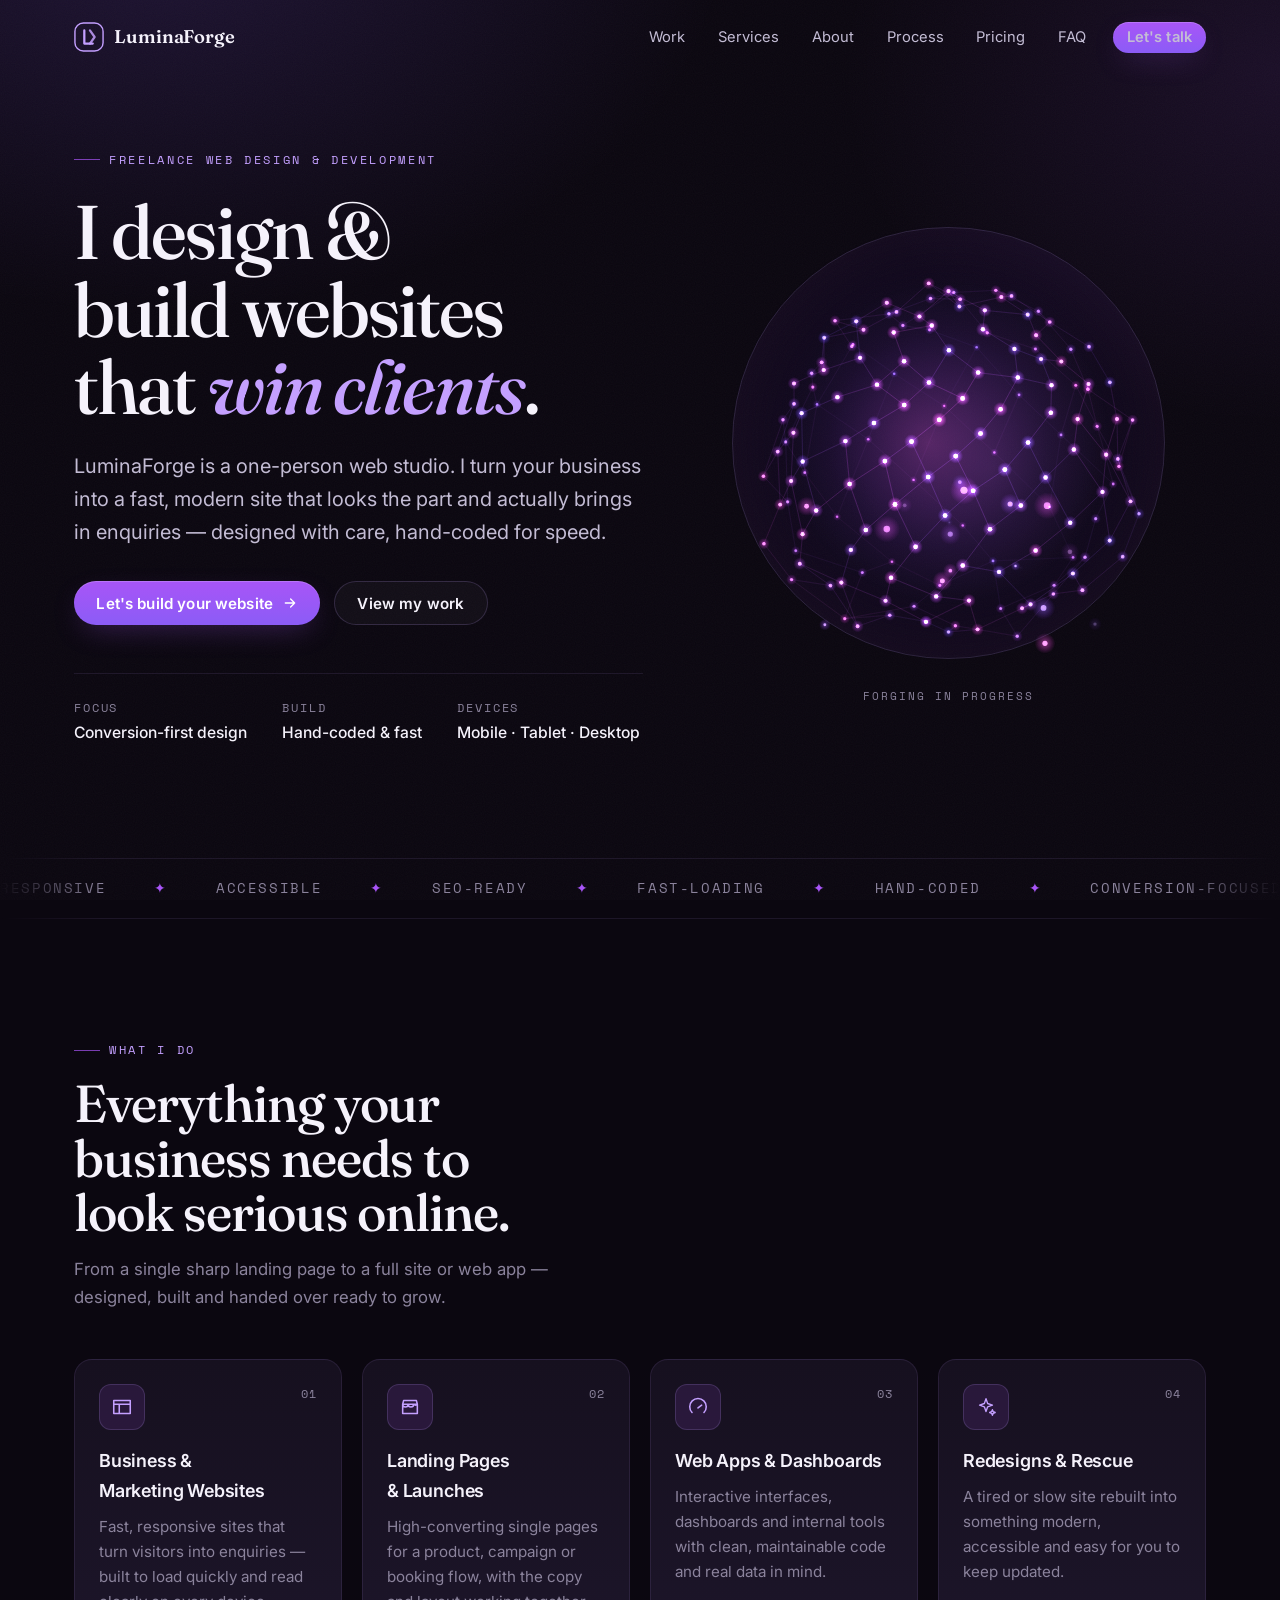
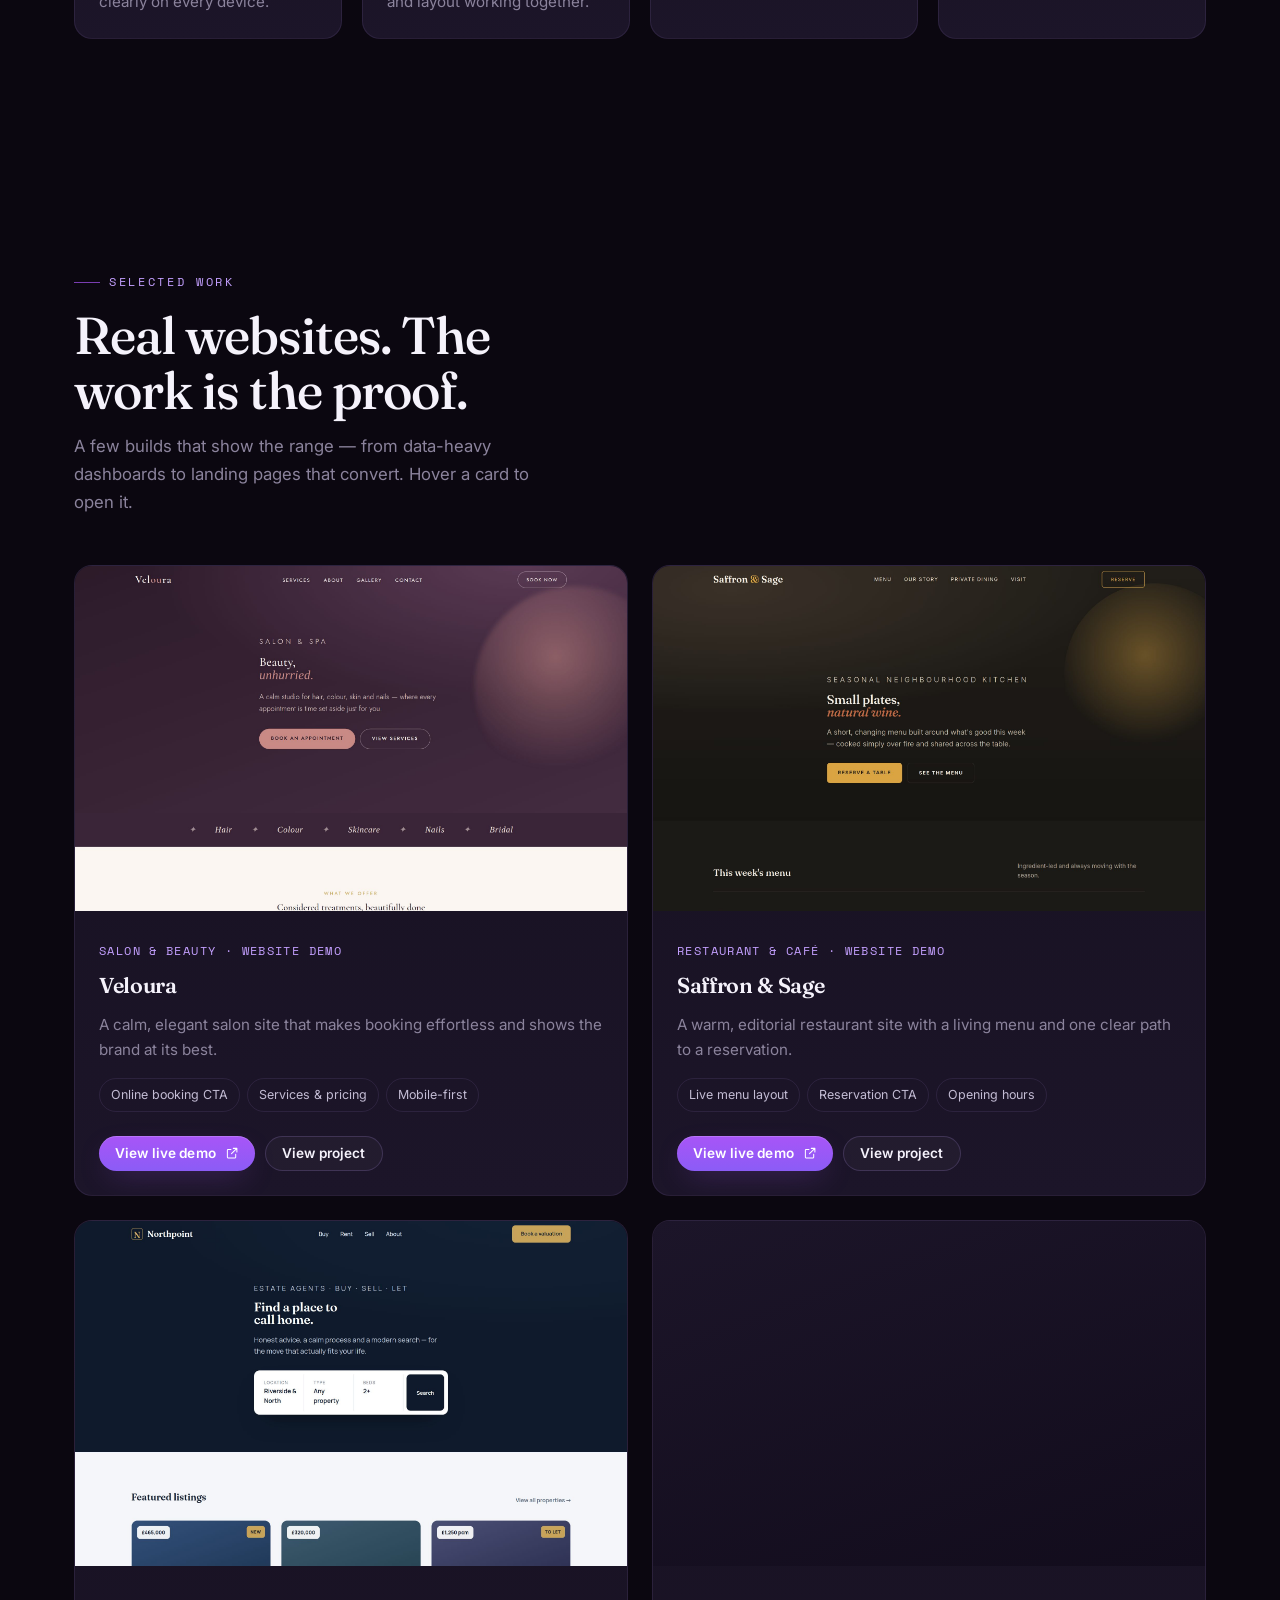
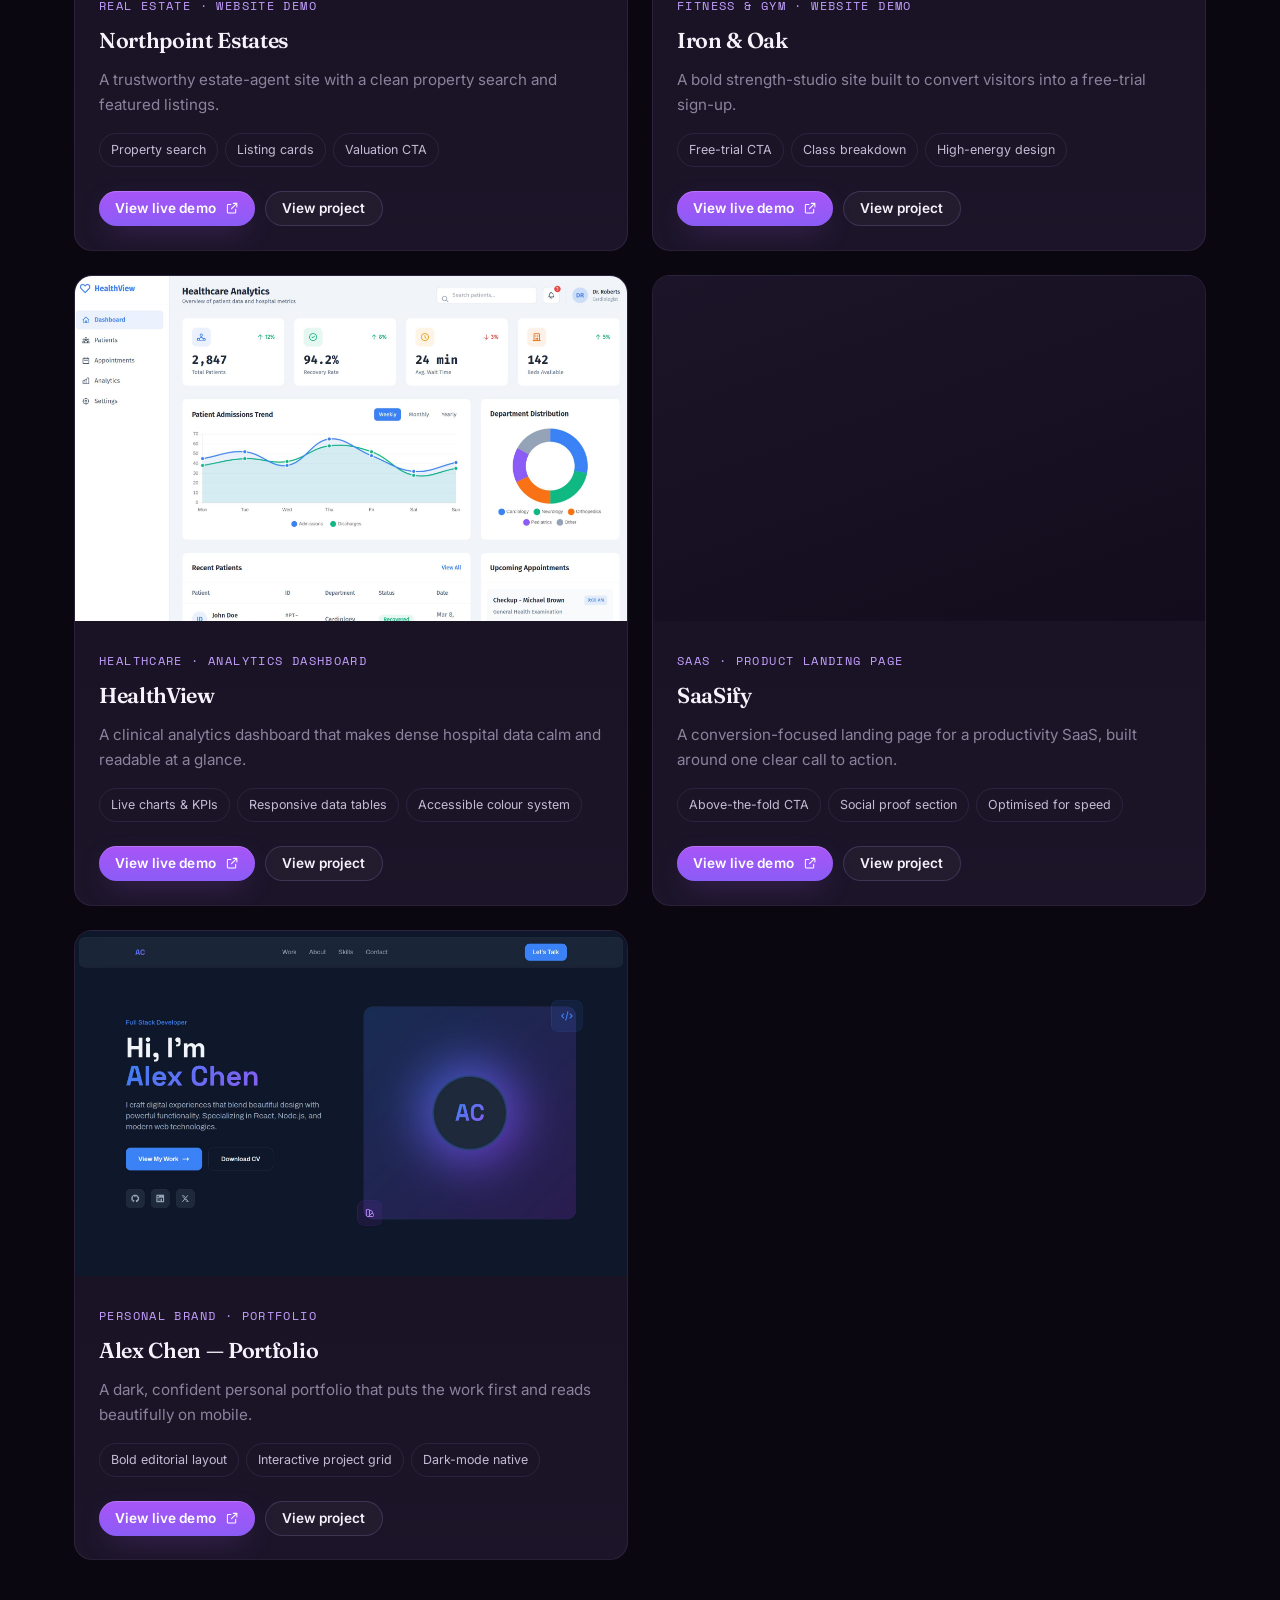
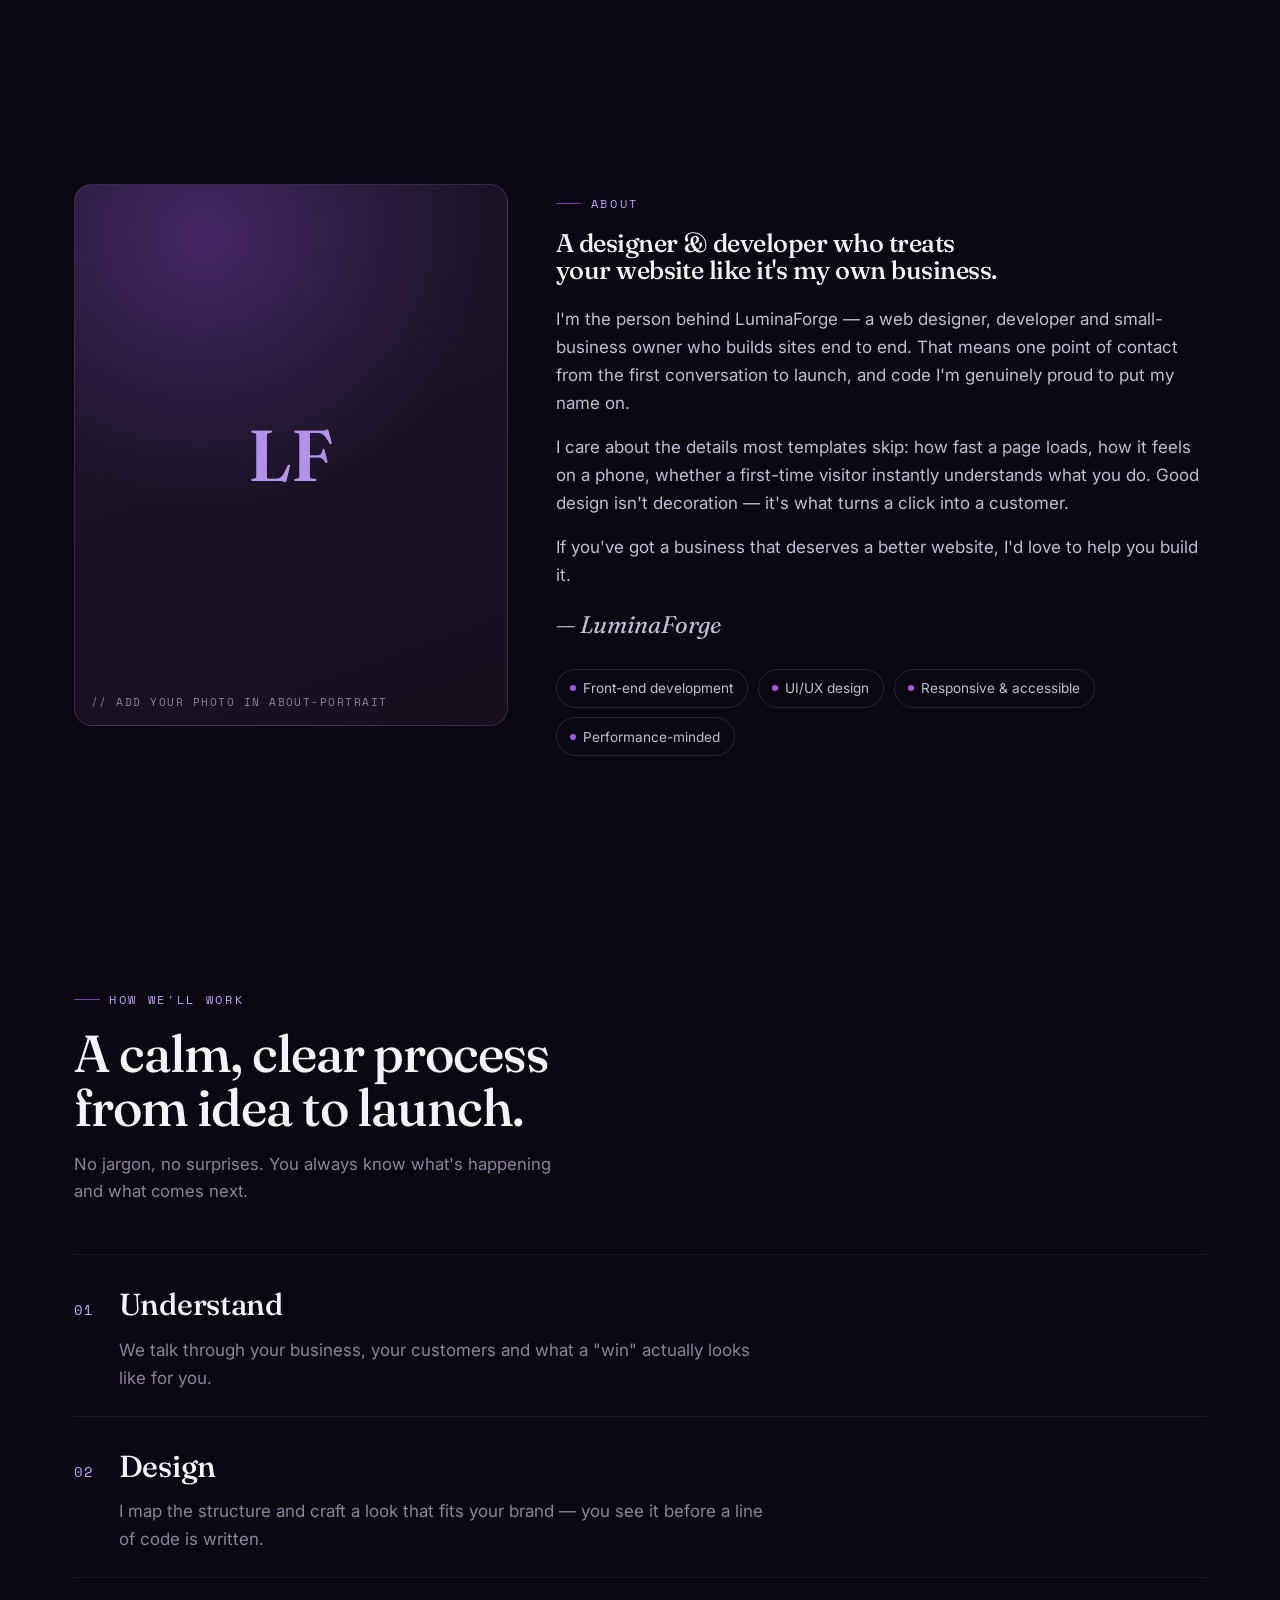
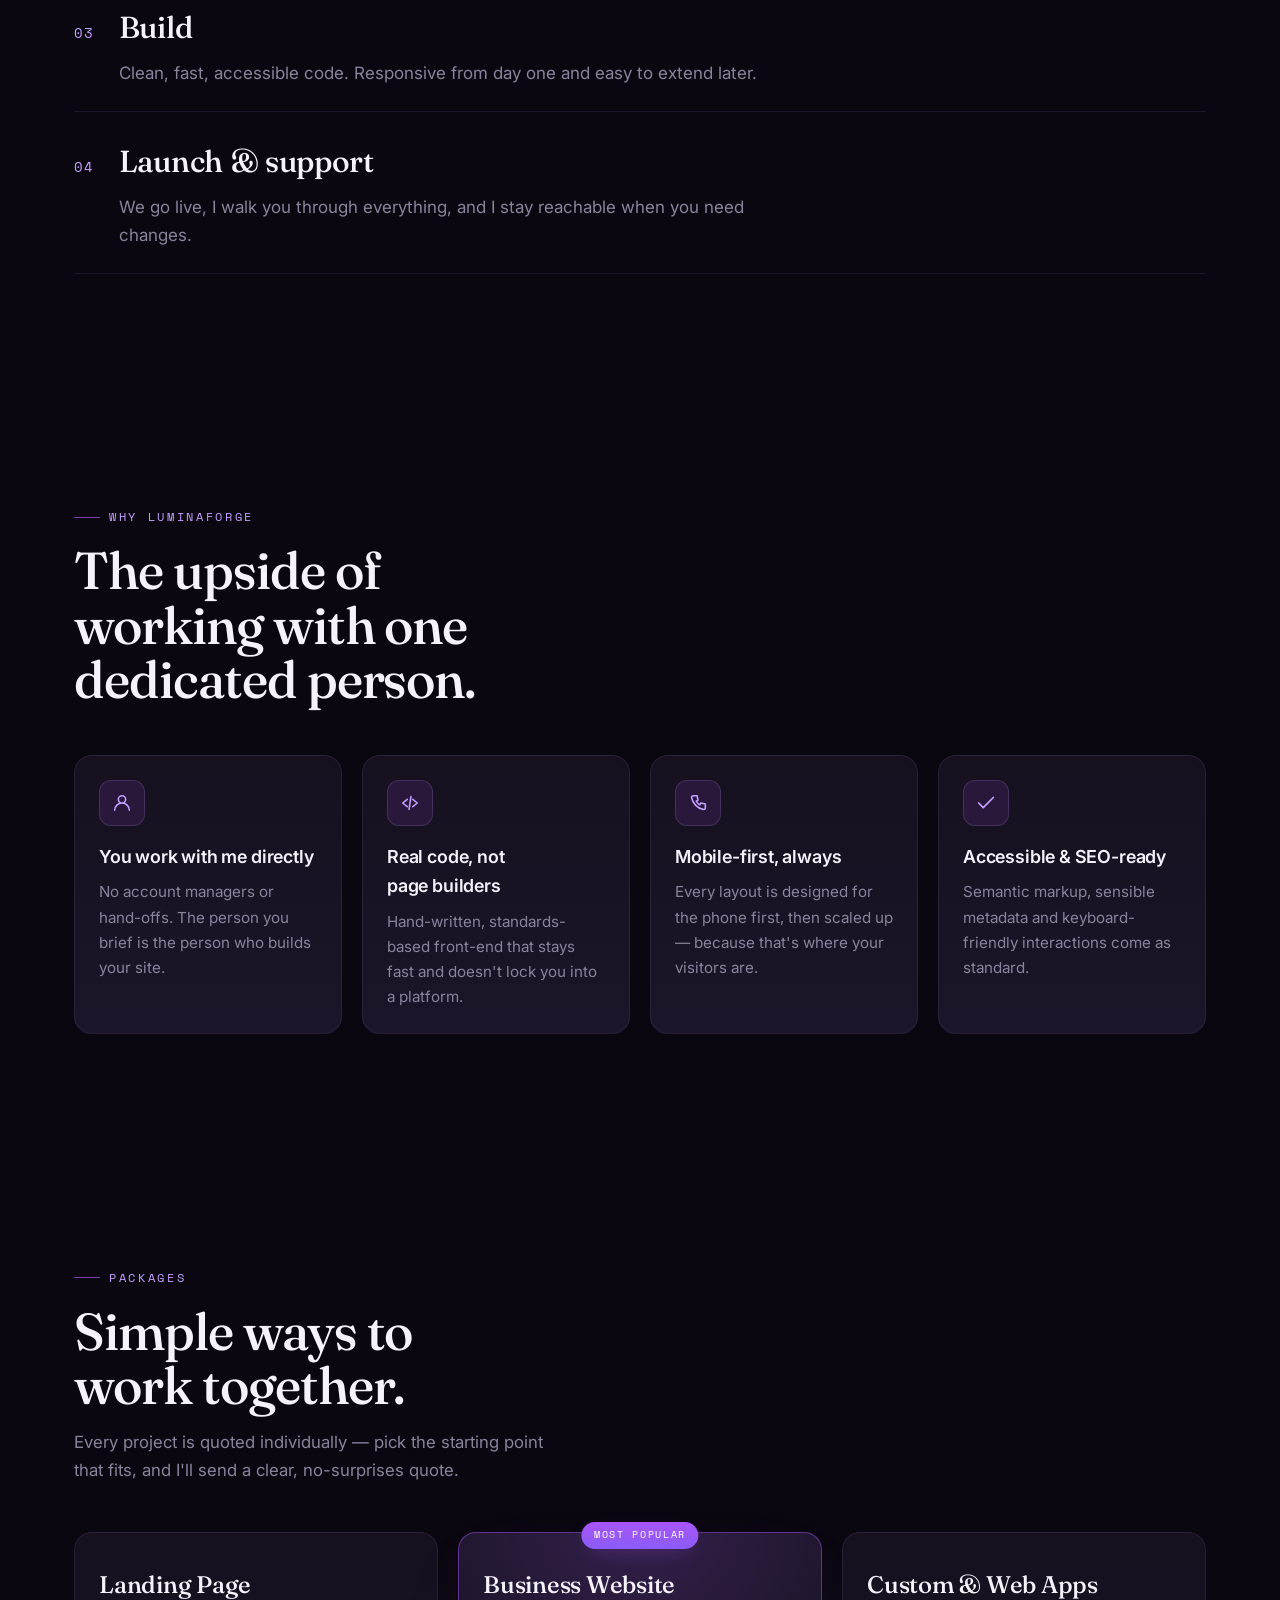
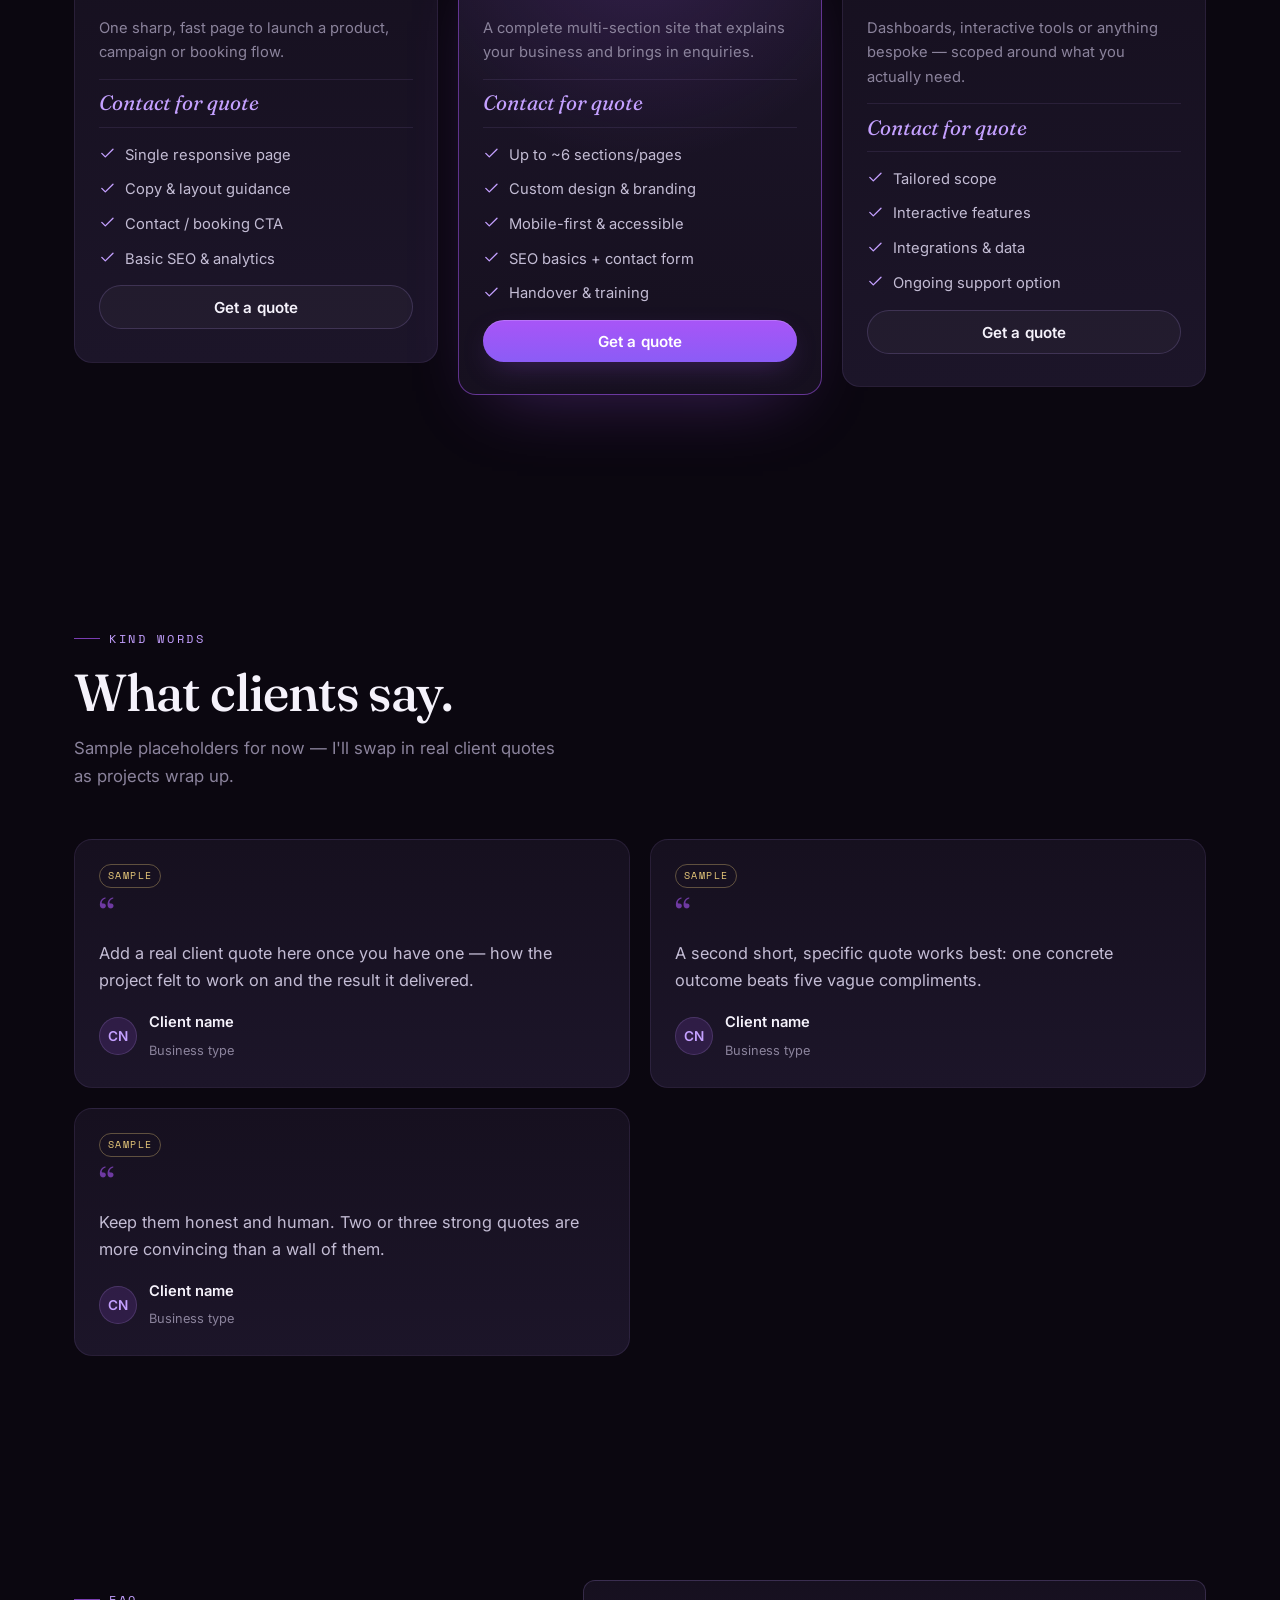
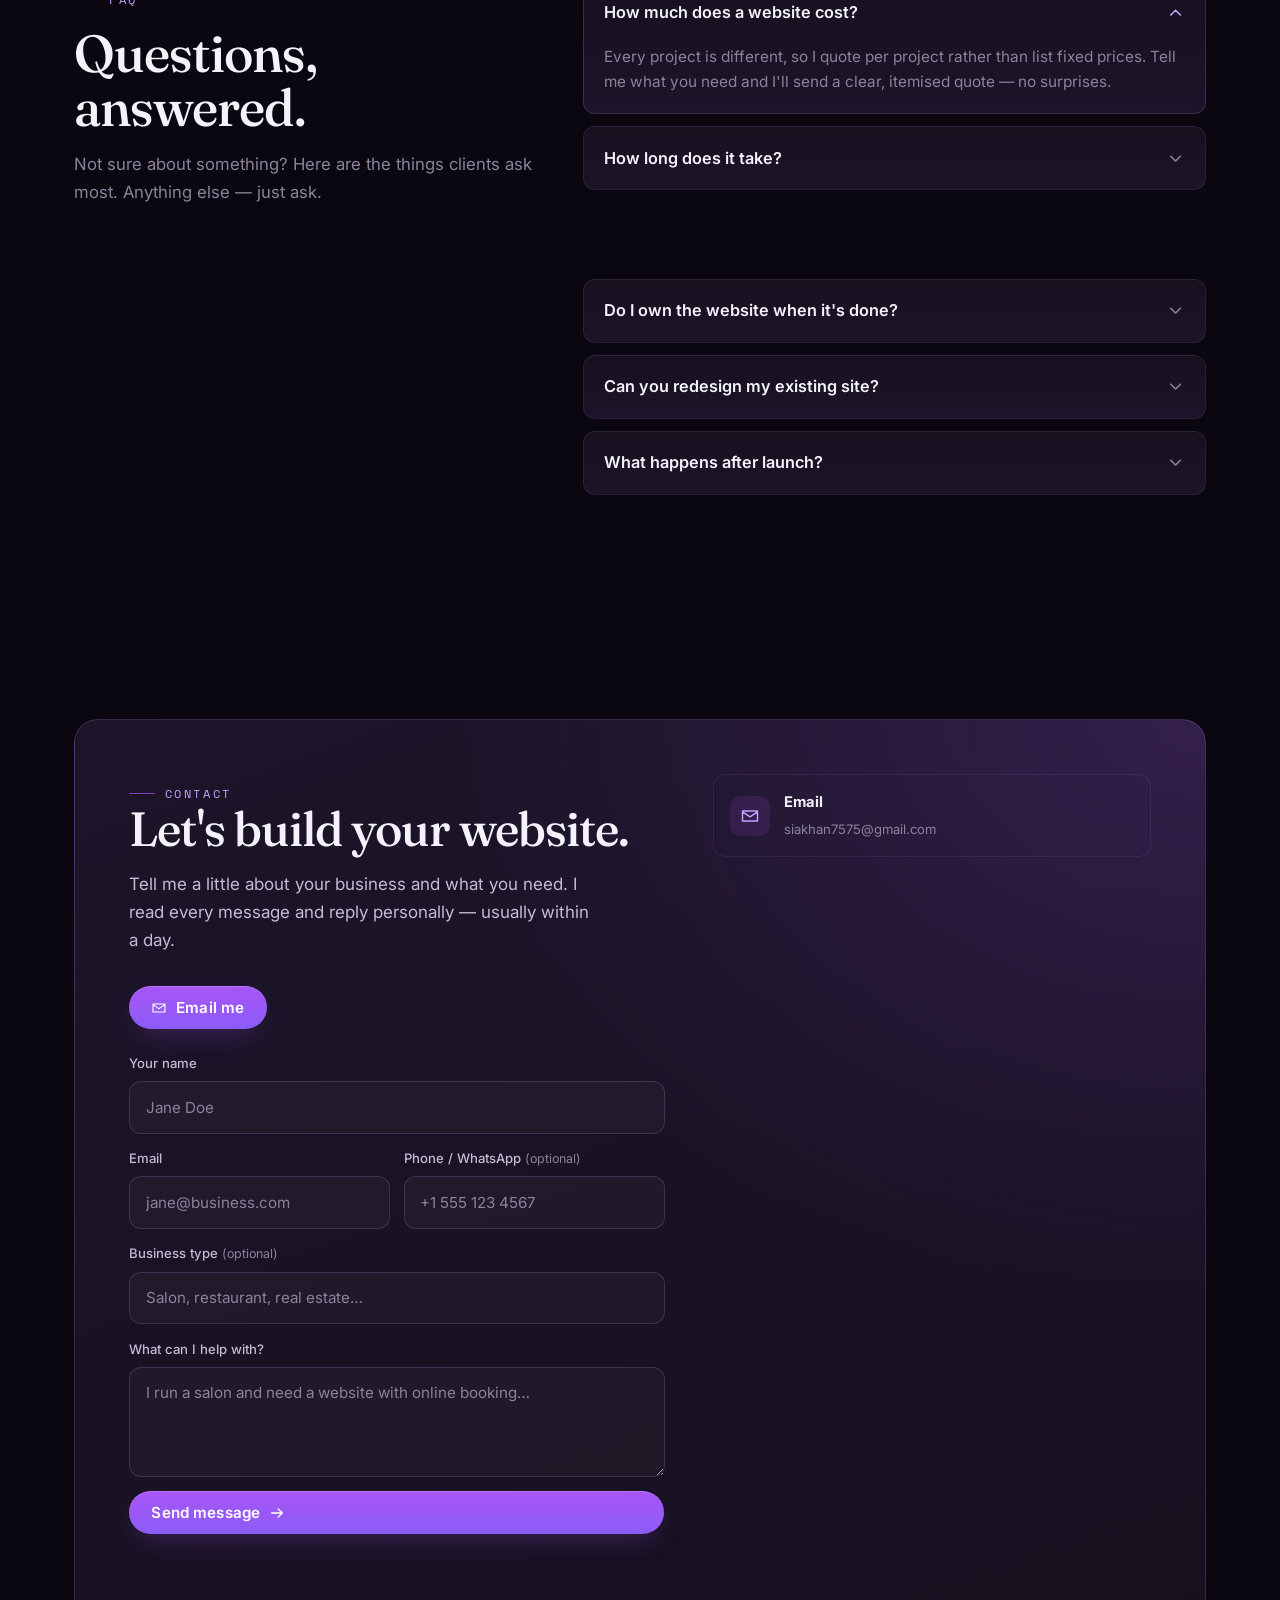
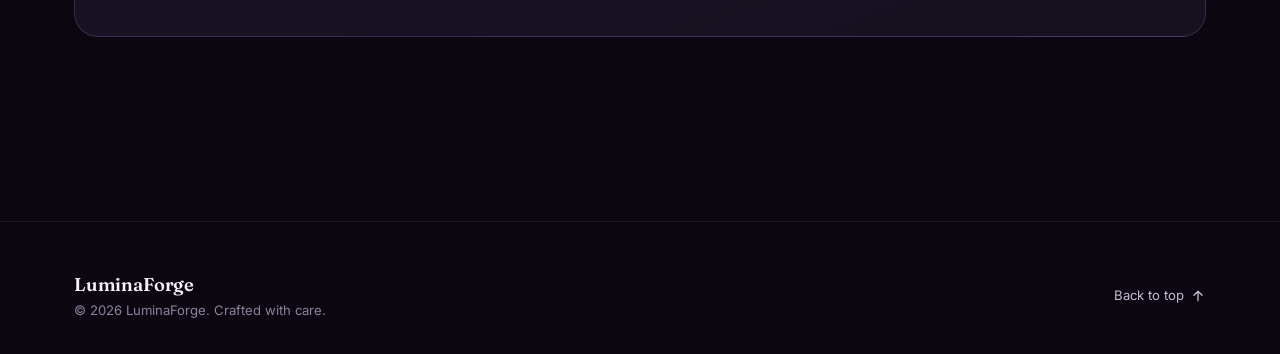
==== commit 13472f46: "feat(luminaforge): add demo sites, pricing & FAQ sections, richer lead form Expand the LuminaForge p" ====
--- a/projects/luminaforge/index.html
+++ b/projects/luminaforge/index.html
@@ -71,6 +71,8 @@
         <a href="#services">Services</a>
         <a href="#about">About</a>
         <a href="#process">Process</a>
+        <a href="#pricing">Pricing</a>
+        <a href="#faq">FAQ</a>
         <a href="#contact" class="btn btn-primary btn-sm nav-cta">Let's talk</a>
       </nav>
 
@@ -214,6 +216,18 @@
       </div>
     </section>
 
+    <!-- ================= Pricing / Packages ================= -->
+    <section class="section" id="pricing" aria-labelledby="pricing-title">
+      <div class="container">
+        <div class="section-head reveal">
+          <span class="eyebrow">Packages</span>
+          <h2 id="pricing-title">Simple ways to work together.</h2>
+          <p>Every project is quoted individually — pick the starting point that fits, and I'll send a clear, no-surprises quote.</p>
+        </div>
+        <div class="packages-grid" id="packagesGrid"></div>
+      </div>
+    </section>
+
     <!-- ================= Testimonials ================= -->
     <section class="section" id="testimonials" aria-labelledby="testi-title">
       <div class="container">
@@ -223,6 +237,18 @@
           <p>Sample placeholders for now — I'll swap in real client quotes as projects wrap up.</p>
         </div>
         <div class="grid grid-2" id="testimonialsGrid"></div>
+      </div>
+    </section>
+
+    <!-- ================= FAQ ================= -->
+    <section class="section" id="faq" aria-labelledby="faq-title">
+      <div class="container faq-layout">
+        <div class="section-head reveal">
+          <span class="eyebrow">FAQ</span>
+          <h2 id="faq-title">Questions, answered.</h2>
+          <p>Not sure about something? Here are the things clients ask most. Anything else — just ask.</p>
+        </div>
+        <div class="faq-list" id="faqList"></div>
       </div>
     </section>
 
@@ -243,9 +269,27 @@
                   <label for="cf-name">Your name</label>
                   <input id="cf-name" name="name" type="text" autocomplete="name" placeholder="Jane Doe" required />
                 </div>
+                <div class="field-row">
+                  <div class="field">
+                    <label for="cf-email">Email</label>
+                    <input id="cf-email" name="email" type="email" autocomplete="email" placeholder="jane@business.com" required />
+                  </div>
+                  <div class="field">
+                    <label for="cf-phone">Phone / WhatsApp <span class="opt">(optional)</span></label>
+                    <input id="cf-phone" name="phone" type="tel" autocomplete="tel" placeholder="+1 555 123 4567" />
+                  </div>
+                </div>
                 <div class="field">
-                  <label for="cf-email">Email</label>
-                  <input id="cf-email" name="email" type="email" autocomplete="email" placeholder="jane@business.com" required />
+                  <label for="cf-business">Business type <span class="opt">(optional)</span></label>
+                  <input id="cf-business" name="business" type="text" placeholder="Salon, restaurant, real estate…" list="cf-business-list" />
+                  <datalist id="cf-business-list">
+                    <option value="Salon & Beauty"></option>
+                    <option value="Restaurant & Café"></option>
+                    <option value="Real Estate"></option>
+                    <option value="Fitness & Gym"></option>
+                    <option value="E-commerce"></option>
+                    <option value="Other"></option>
+                  </datalist>
                 </div>
                 <div class="field">
                   <label for="cf-msg">What can I help with?</label>
--- a/projects/luminaforge/assets/css/styles.css
+++ b/projects/luminaforge/assets/css/styles.css
@@ -462,3 +462,67 @@
 /* ---- Skip link ---------------------------------------------------------- */
 .skip-link { position: absolute; left: -999px; top: 0; z-index: 100; background: var(--violet); color: #fff; padding: 0.6rem 1rem; border-radius: 0 0 8px 0; }
 .skip-link:focus { left: 0; }
+
+/* ---- Pricing / Packages ------------------------------------------------- */
+.packages-grid { display: grid; grid-template-columns: repeat(3, 1fr); gap: 1.25rem; align-items: start; }
+@media (max-width: 900px) { .packages-grid { grid-template-columns: 1fr; max-width: 460px; margin-inline: auto; } }
+.package {
+  position: relative;
+  display: flex; flex-direction: column; gap: 0.9rem;
+  padding: var(--s-5) var(--s-4);
+  border-radius: var(--radius);
+  background: linear-gradient(180deg, var(--panel), var(--panel-2));
+  border: 1px solid var(--line);
+  transition: transform 0.3s var(--ease), border-color 0.3s var(--ease), box-shadow 0.3s var(--ease);
+}
+.package:hover { transform: translateY(-4px); border-color: var(--line-2); box-shadow: var(--shadow); }
+.package.is-featured {
+  border-color: rgba(168,85,247,0.5);
+  box-shadow: 0 30px 70px -34px var(--violet-glow);
+  background:
+    radial-gradient(120% 90% at 50% 0%, rgba(168,85,247,0.16), transparent 55%),
+    linear-gradient(180deg, var(--panel-2), var(--panel));
+}
+.pkg-badge {
+  position: absolute; top: -0.7rem; left: 50%; transform: translateX(-50%);
+  font-family: var(--font-mono); font-size: 0.64rem; letter-spacing: 0.16em; text-transform: uppercase;
+  color: #fff; background: linear-gradient(180deg, var(--violet), var(--violet-2));
+  padding: 0.3rem 0.8rem; border-radius: 999px; white-space: nowrap;
+  box-shadow: 0 8px 20px -8px var(--violet-glow);
+}
+.package h3 { font-family: var(--font-display); font-weight: 500; font-size: 1.5rem; letter-spacing: -0.01em; }
+.pkg-blurb { color: var(--ink-mute); font-size: 0.92rem; margin-top: -0.2rem; }
+.pkg-price { font-family: var(--font-display); font-size: 1.3rem; color: var(--ink); padding-block: 0.4rem; border-block: 1px solid var(--line); }
+.pkg-price.pkg-quote { color: var(--violet-lo); font-style: italic; }
+.pkg-feats { list-style: none; padding: 0; display: grid; gap: 0.65rem; }
+.pkg-feats li { display: flex; align-items: flex-start; gap: 0.6rem; font-size: 0.92rem; color: var(--ink-soft); }
+.pkg-feats li svg { width: 1.05rem; height: 1.05rem; flex: none; color: var(--violet-lo); margin-top: 0.15rem; }
+.package .btn { margin-top: auto; justify-content: center; }
+
+/* ---- FAQ ---------------------------------------------------------------- */
+.faq-layout { display: grid; grid-template-columns: 0.85fr 1.15fr; gap: var(--s-6); align-items: start; }
+.faq-layout .section-head { margin-bottom: 0; position: sticky; top: 100px; }
+@media (max-width: 860px) { .faq-layout { grid-template-columns: 1fr; gap: var(--s-4); } .faq-layout .section-head { position: static; } }
+.faq-list { display: grid; gap: 0.75rem; }
+.faq-item {
+  border: 1px solid var(--line); border-radius: var(--radius-sm);
+  background: linear-gradient(180deg, var(--panel), var(--panel-2));
+  overflow: hidden; transition: border-color 0.25s var(--ease);
+}
+.faq-item[open] { border-color: var(--line-2); }
+.faq-item summary {
+  list-style: none; cursor: pointer;
+  display: flex; align-items: center; justify-content: space-between; gap: 1rem;
+  padding: 1.1rem 1.25rem; font-weight: 600; color: var(--ink); font-size: 1.02rem;
+}
+.faq-item summary::-webkit-details-marker { display: none; }
+.faq-item summary:hover { color: var(--violet-lo); }
+.faq-chevron { width: 1.2rem; height: 1.2rem; flex: none; color: var(--ink-mute); transition: transform 0.3s var(--ease), color 0.3s; }
+.faq-item[open] .faq-chevron { transform: rotate(180deg); color: var(--violet-lo); }
+.faq-a { padding: 0 1.25rem 1.2rem; }
+.faq-a p { color: var(--ink-mute); font-size: 0.96rem; margin: 0; max-width: 60ch; }
+
+/* ---- Form: two-up row + optional label ---------------------------------- */
+.field-row { display: grid; grid-template-columns: 1fr 1fr; gap: 0.9rem; }
+@media (max-width: 520px) { .field-row { grid-template-columns: 1fr; } }
+.field label .opt { color: var(--ink-mute); font-weight: 400; font-size: 0.78rem; }
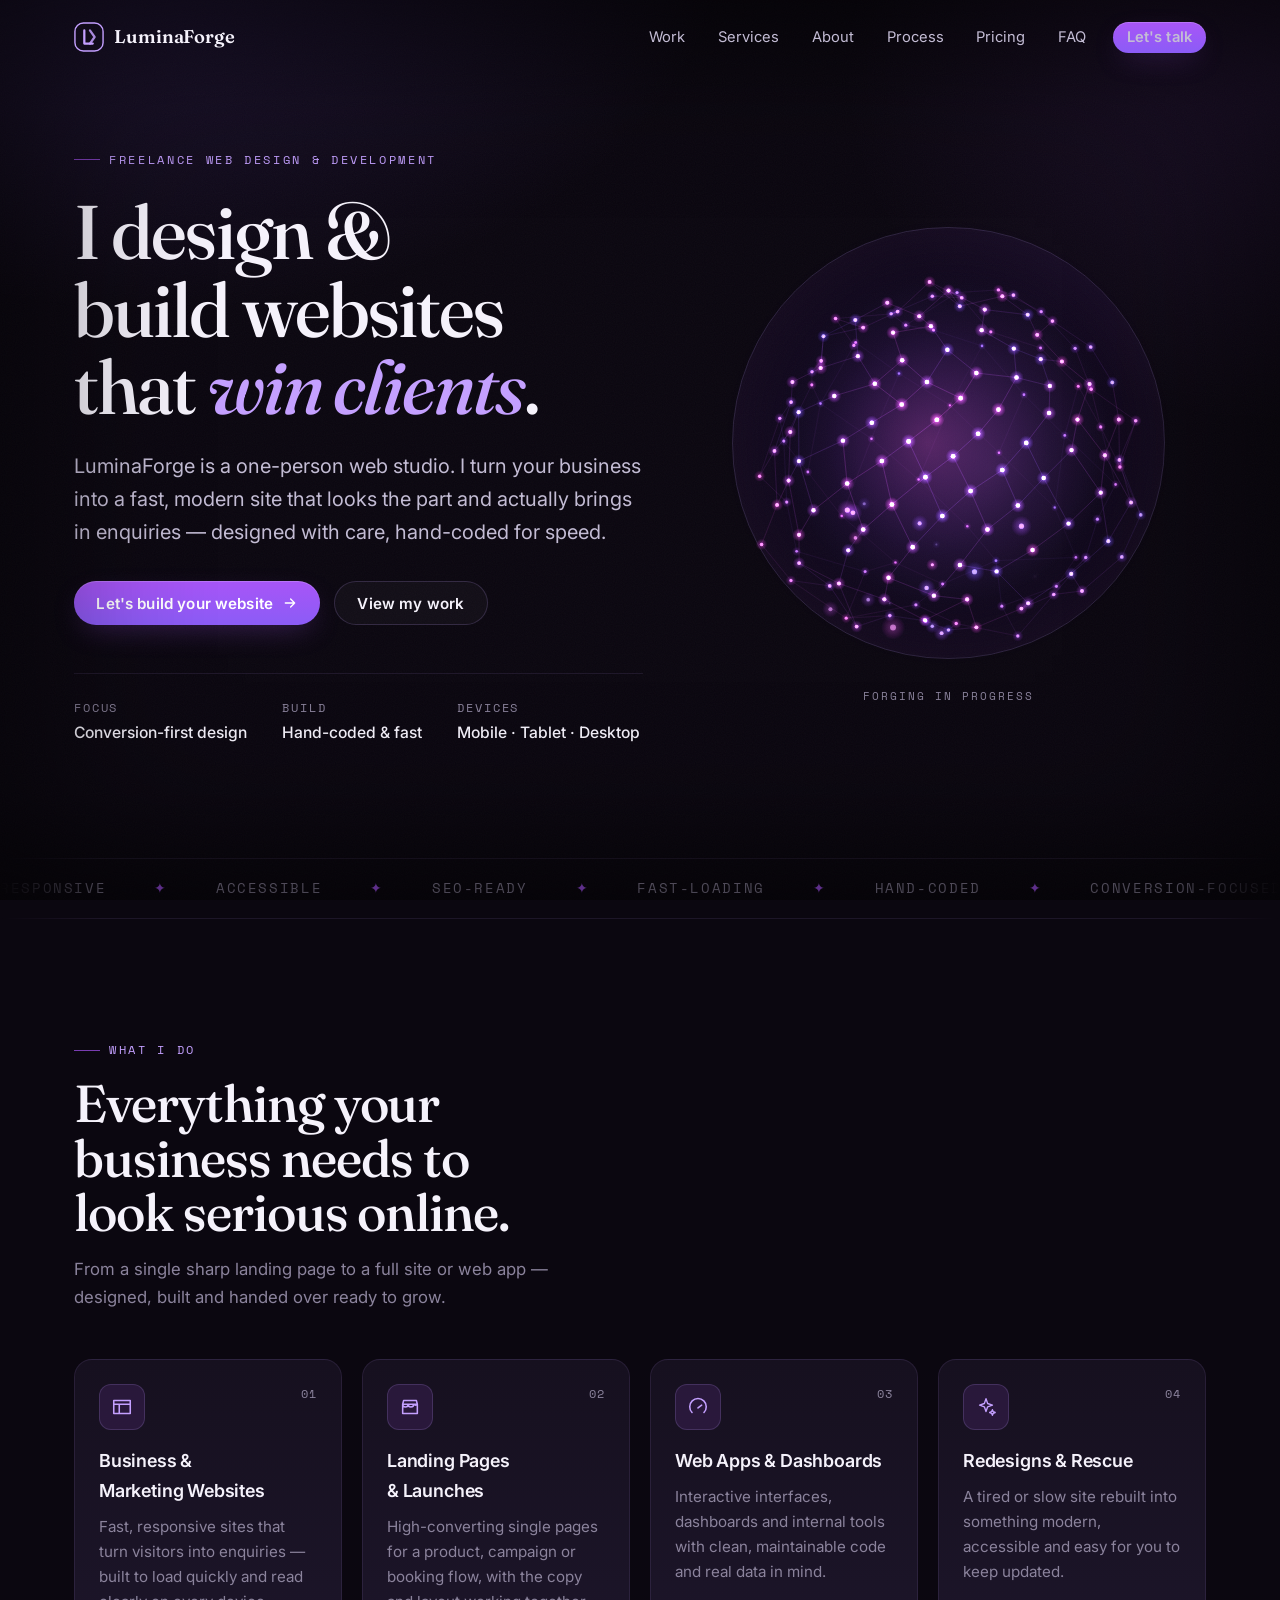
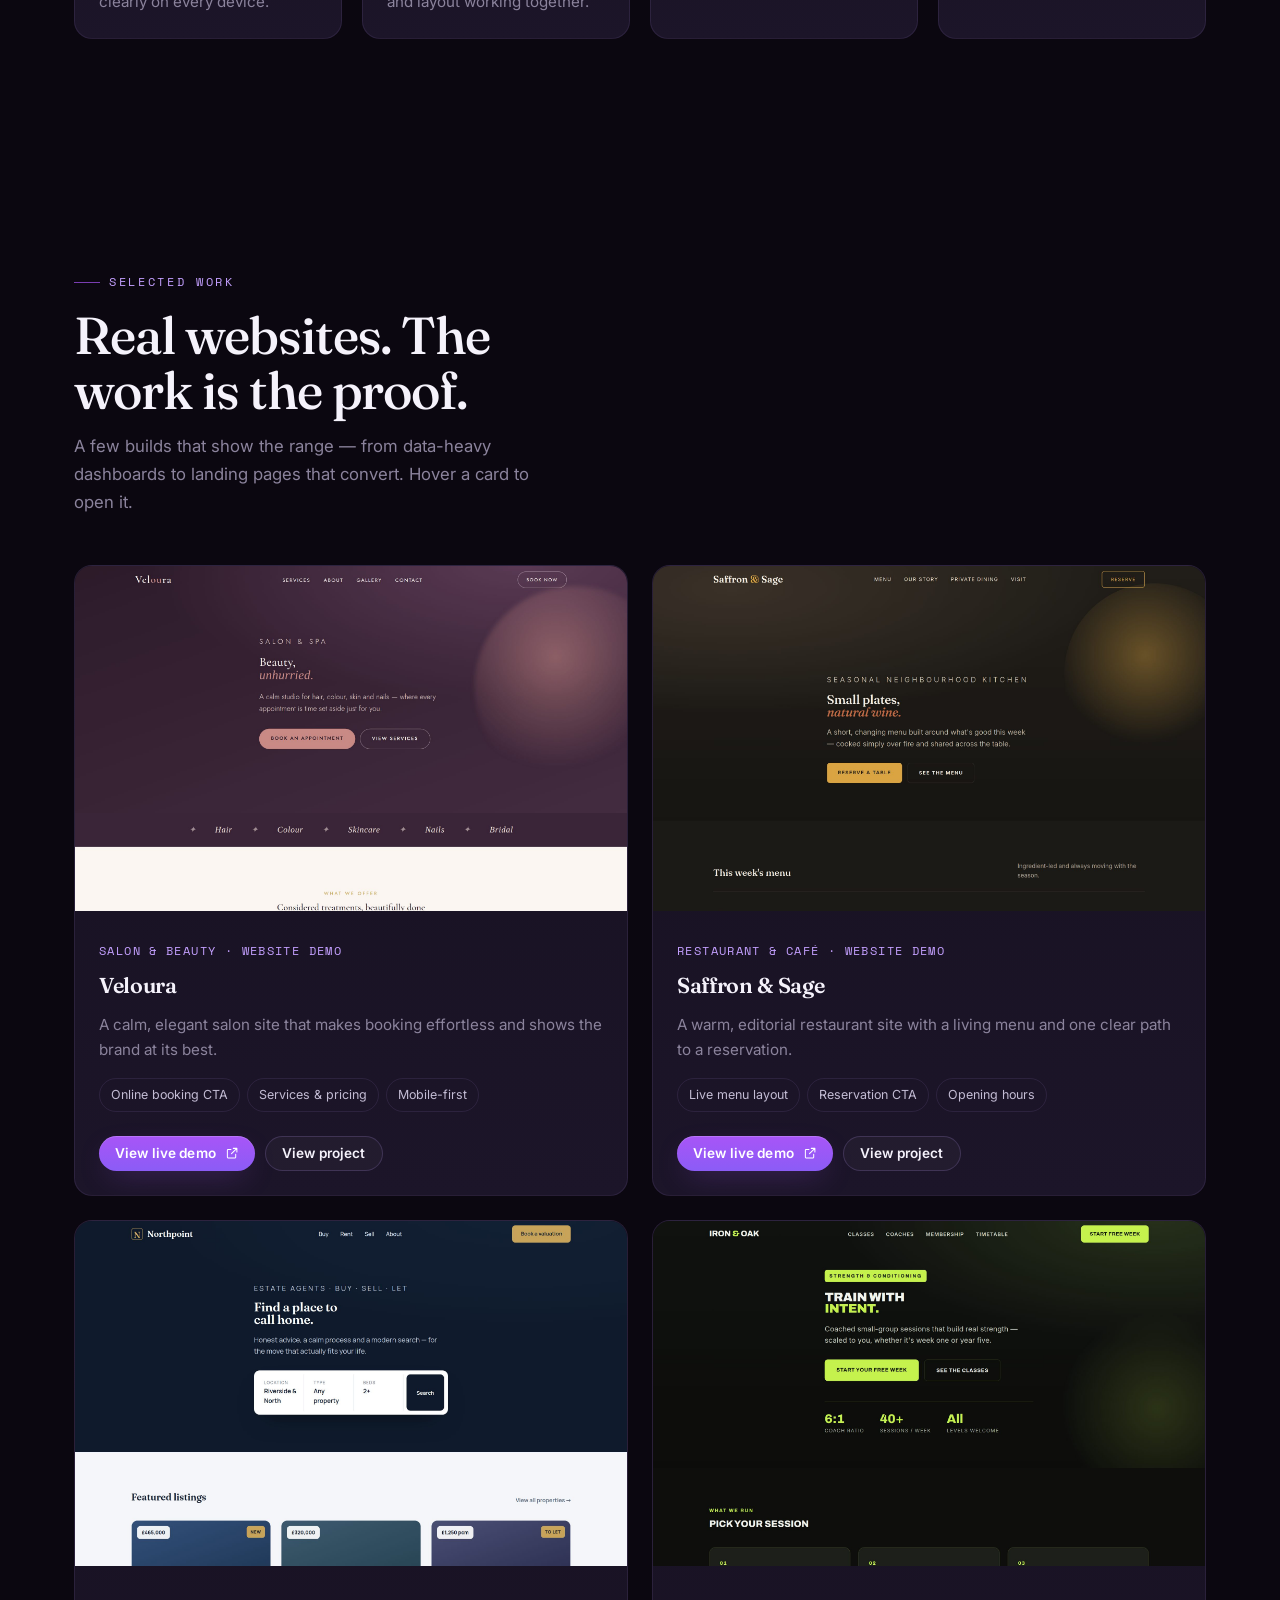
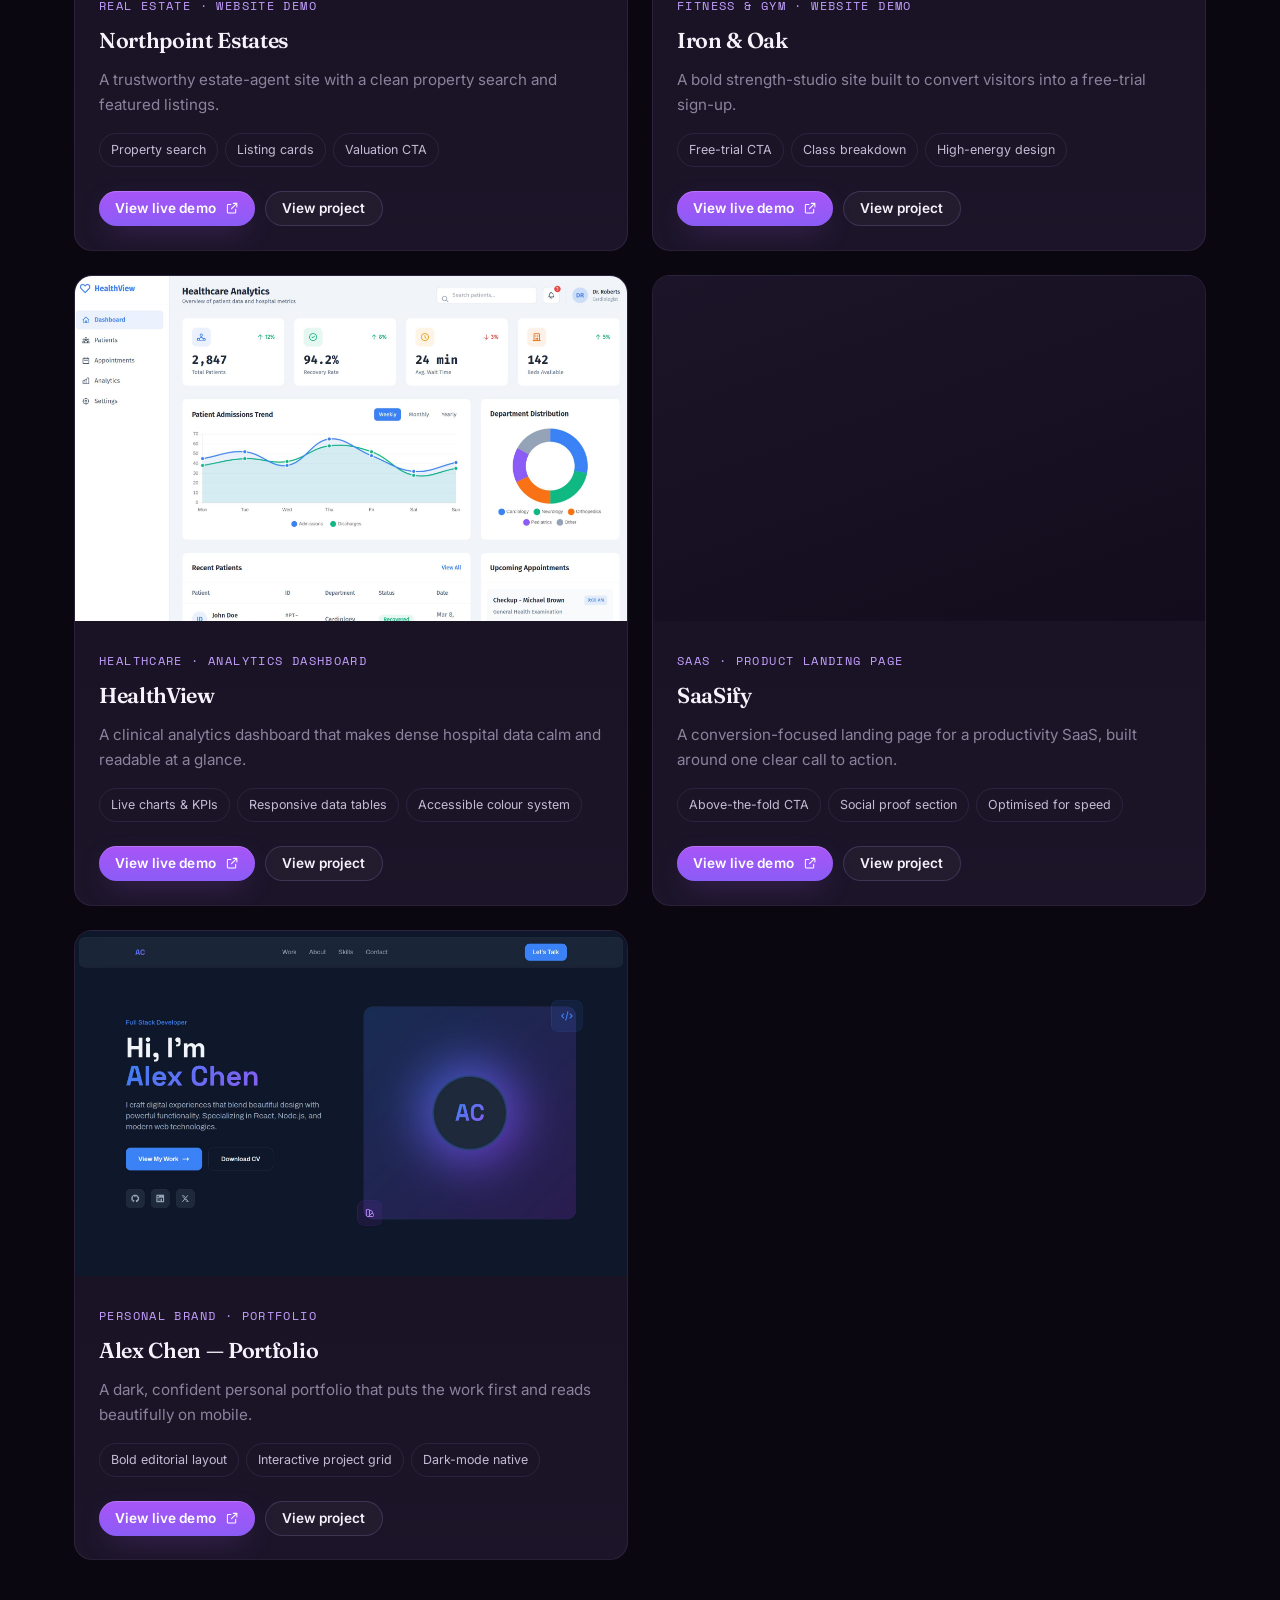
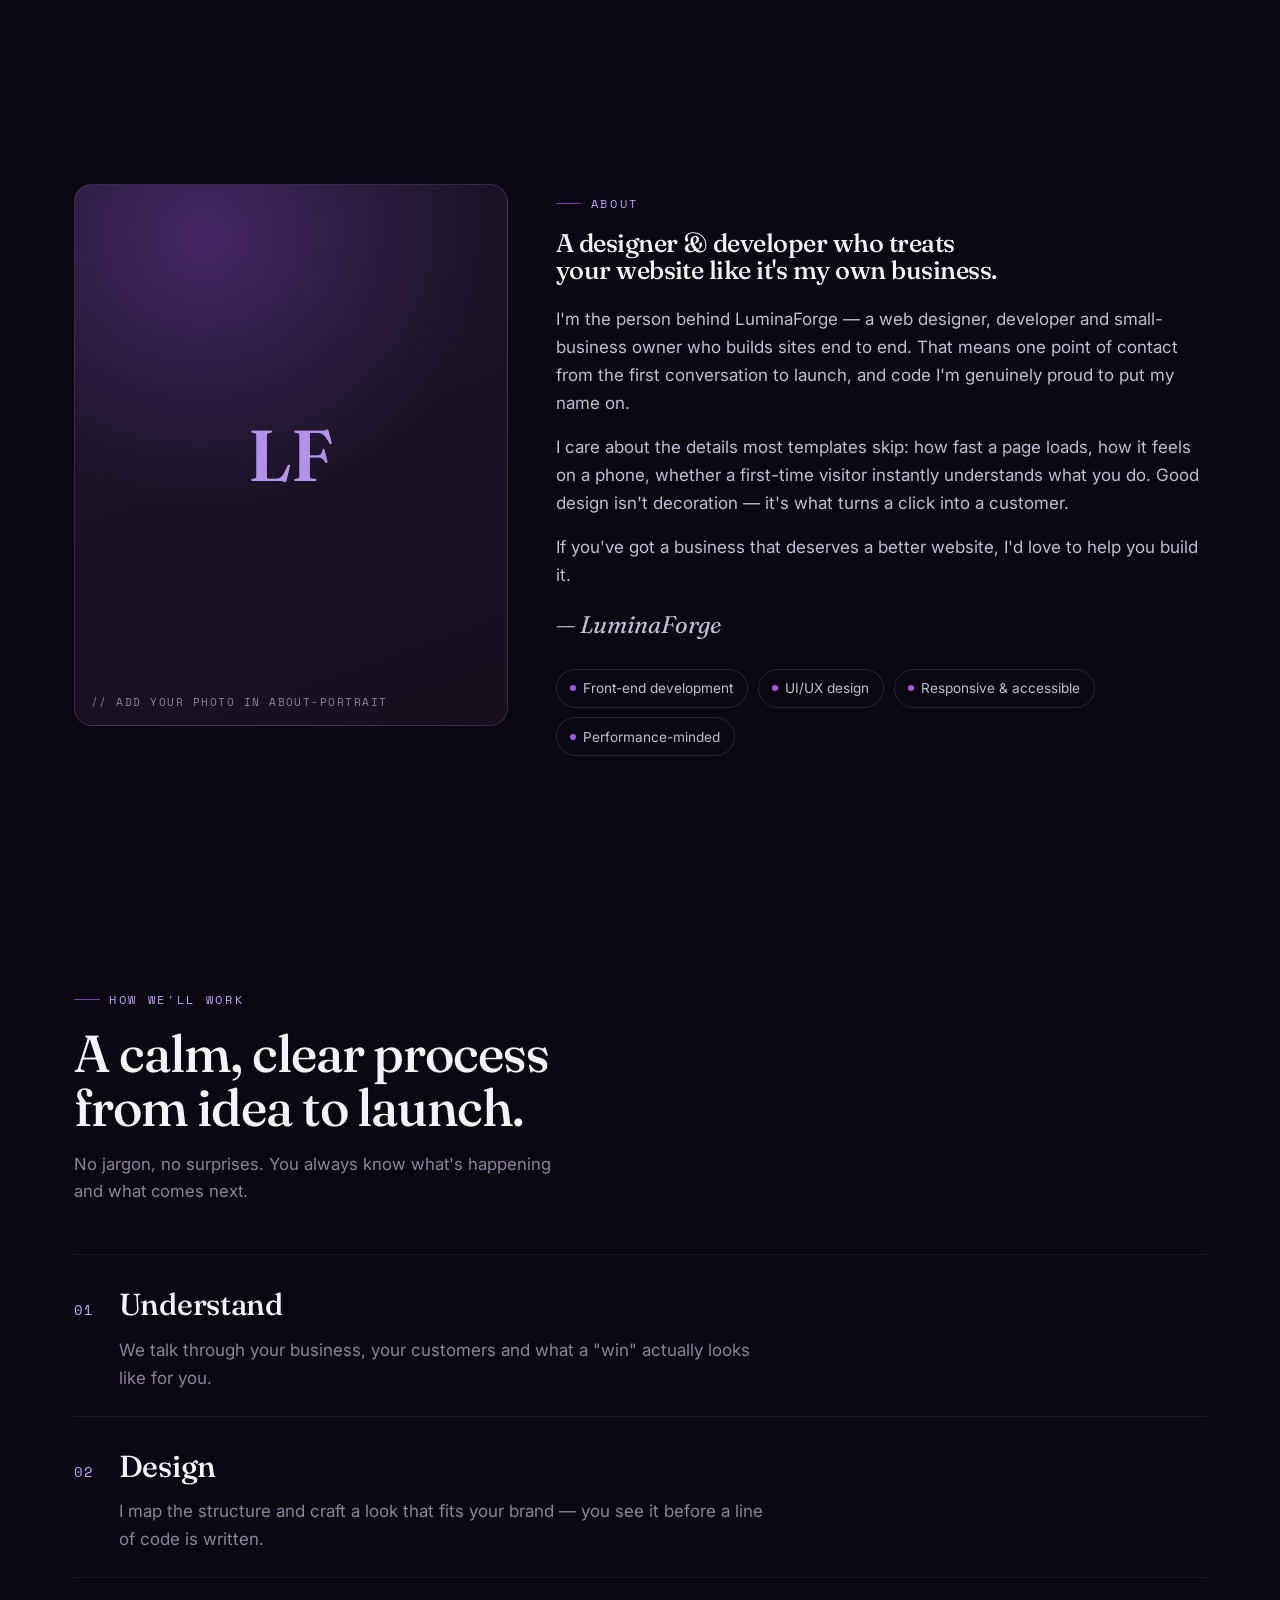
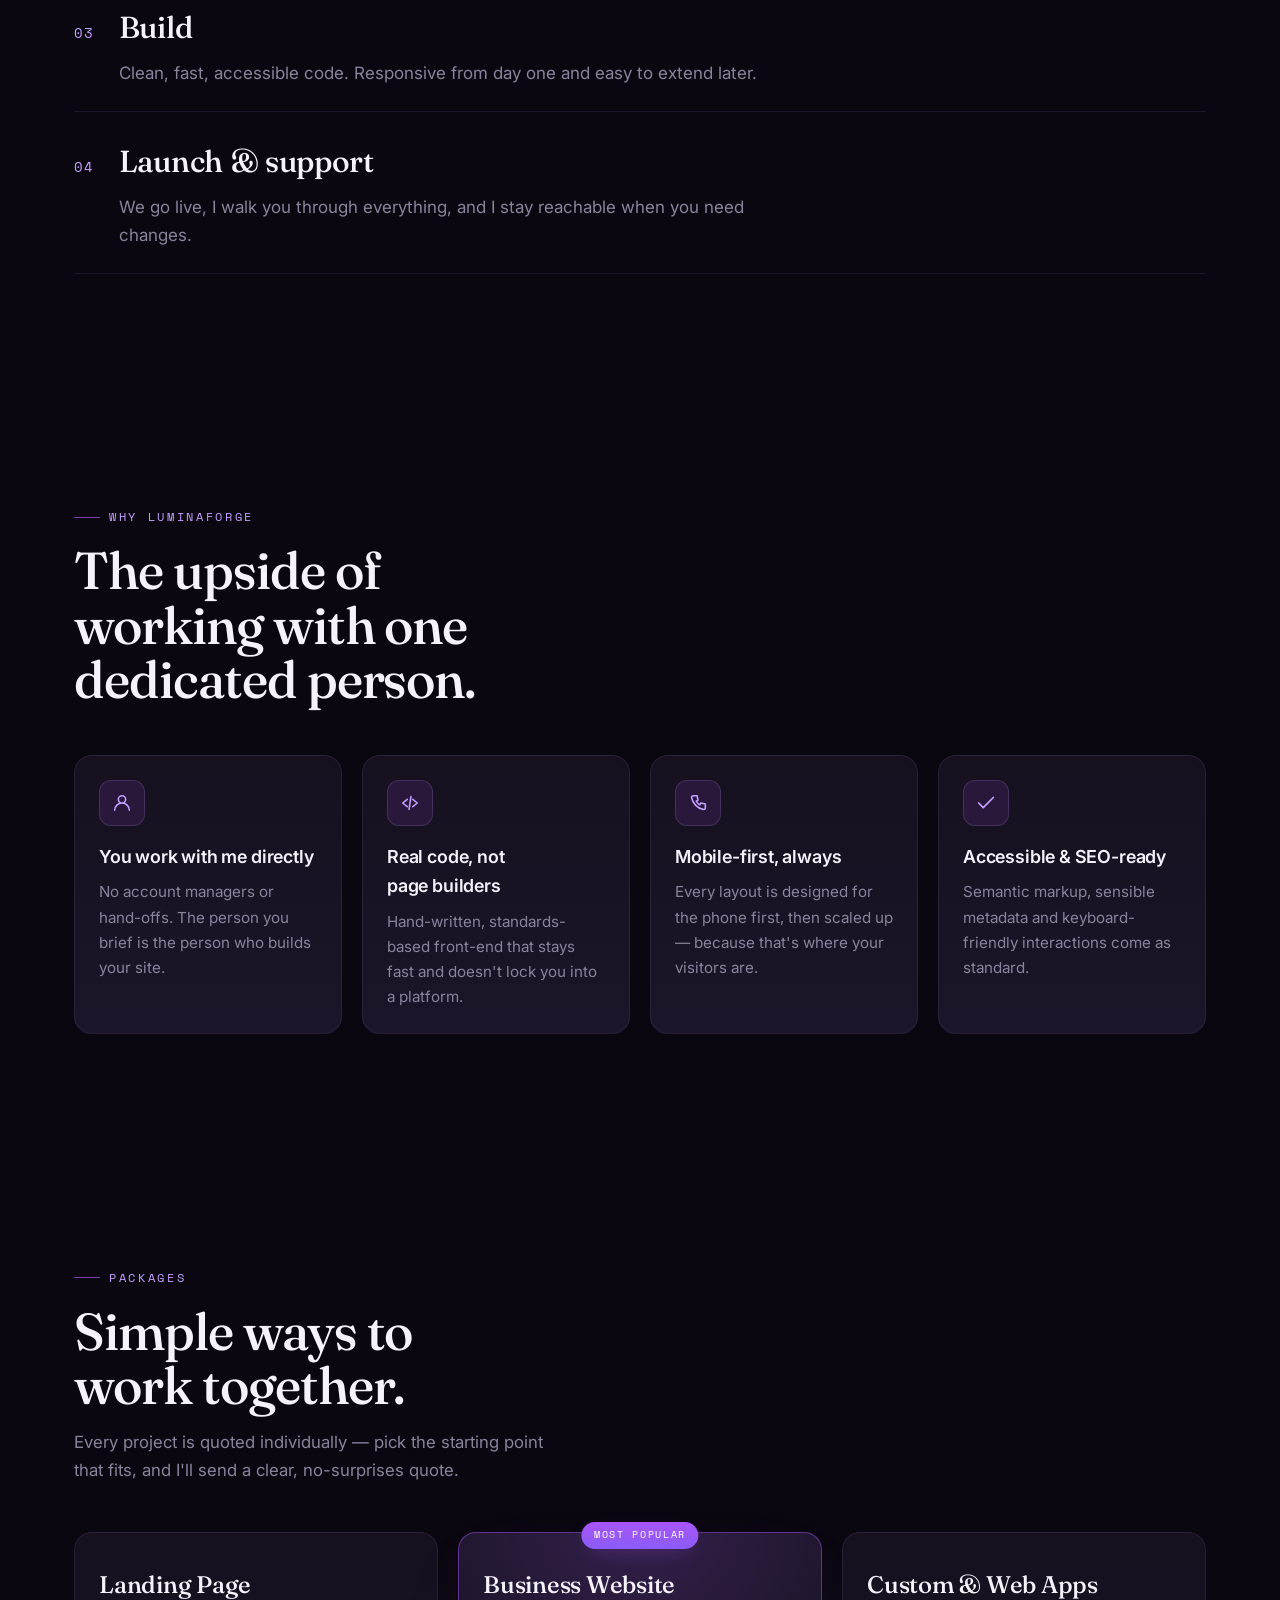
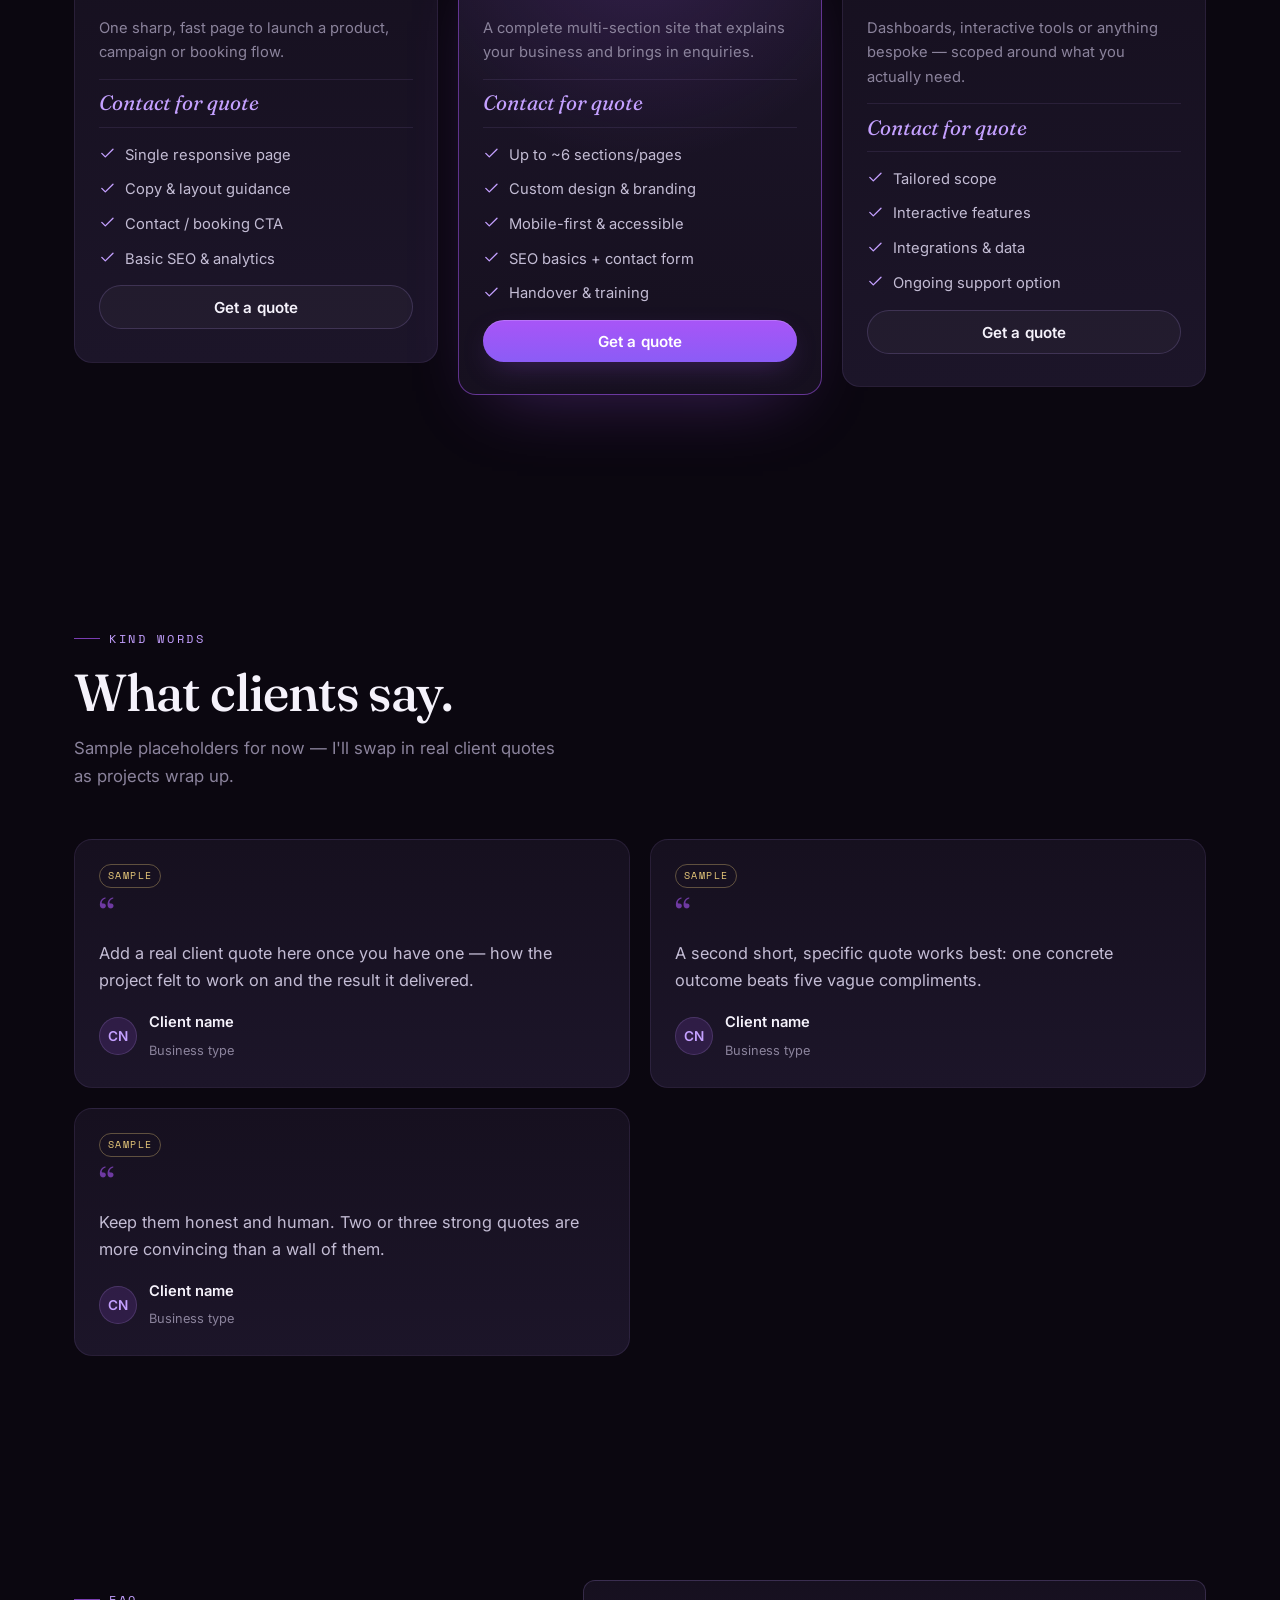
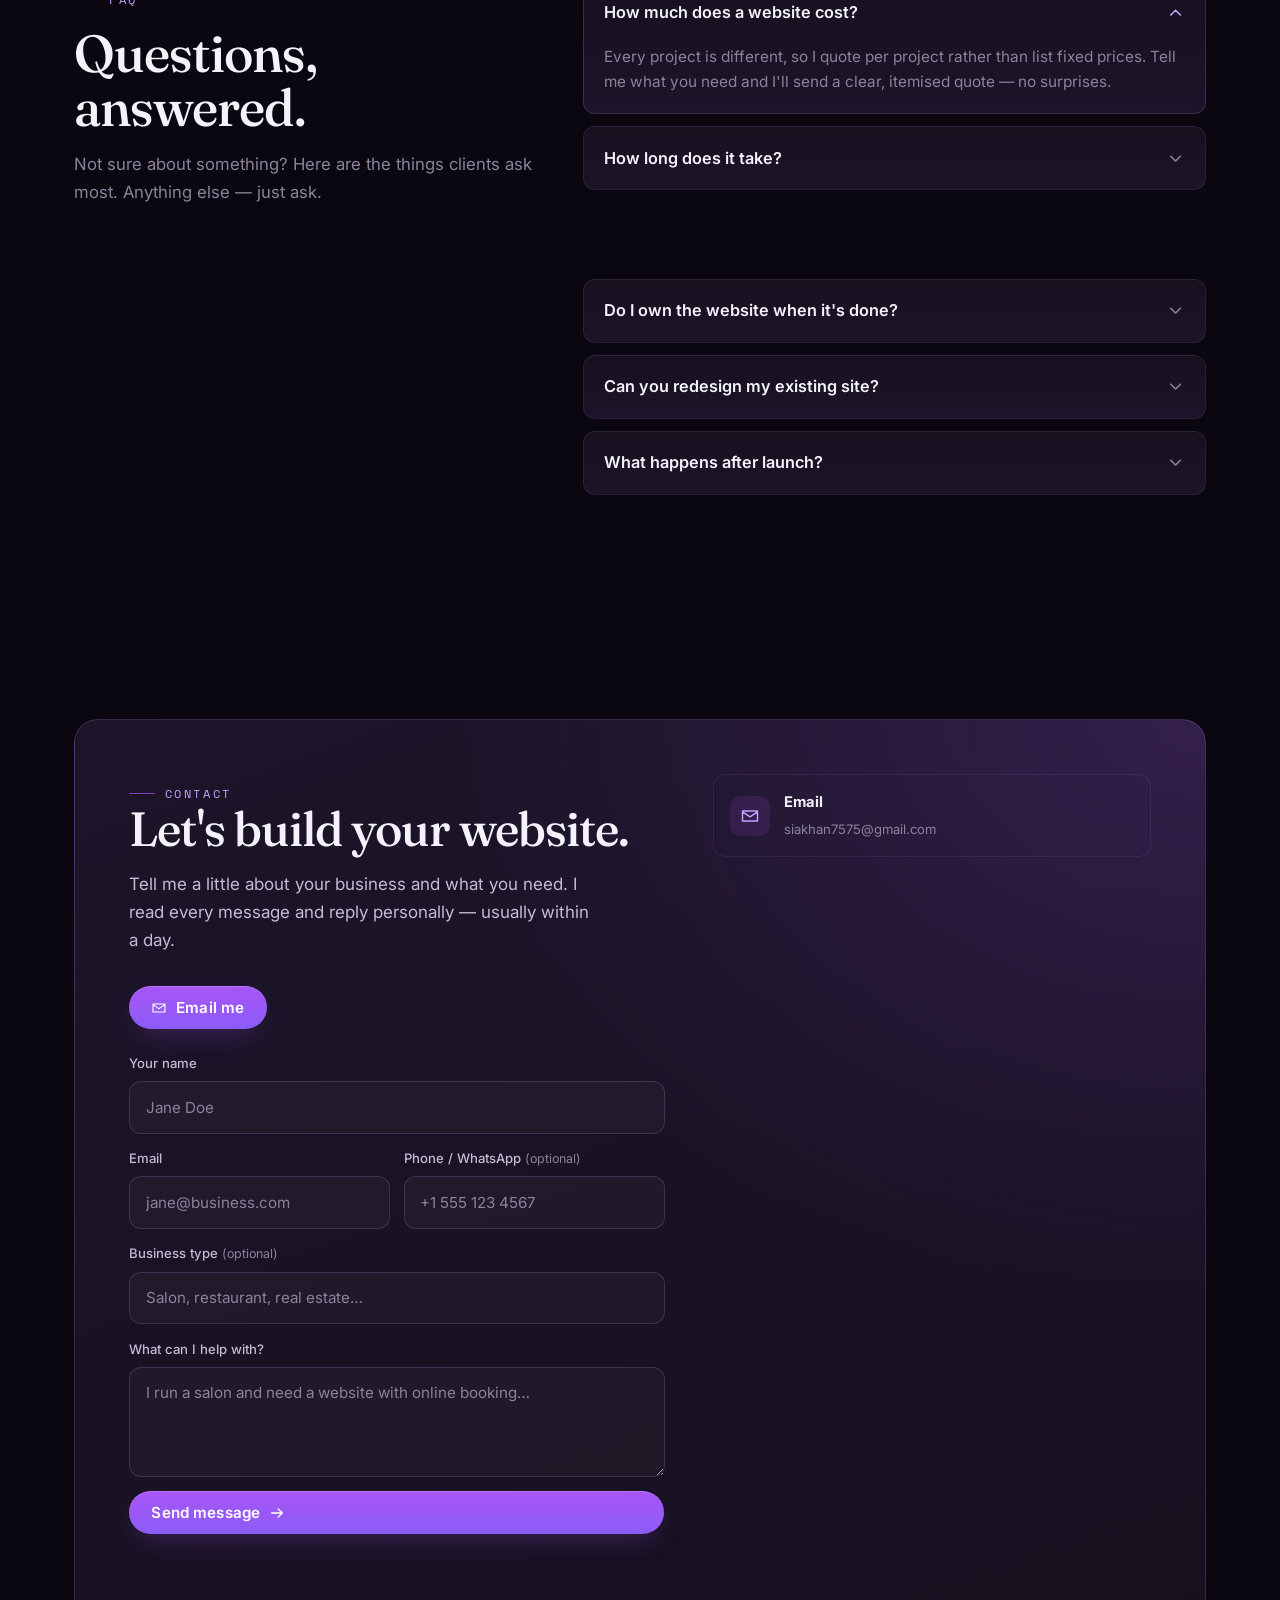
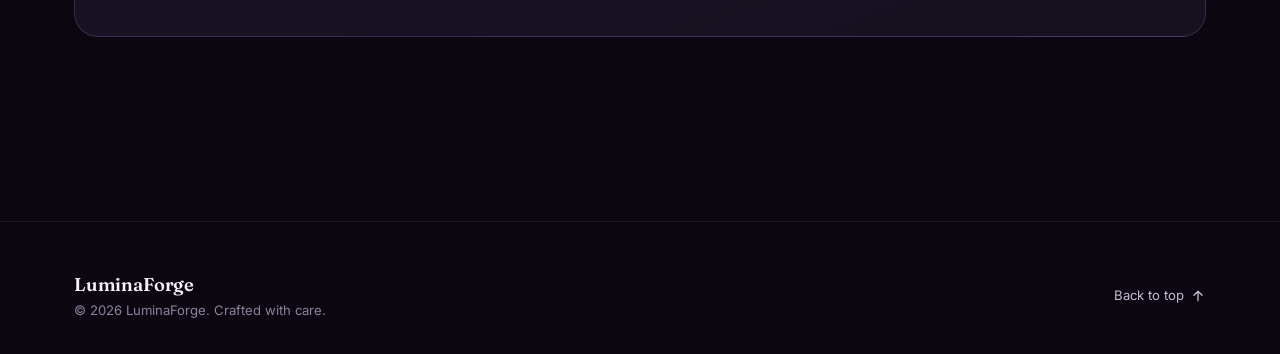
==== commit e24117da: "feat(luminaforge): cinematic polish — intro reveal, vignette, parallax, filmic headings Give the sit" ====
--- a/projects/luminaforge/index.html
+++ b/projects/luminaforge/index.html
@@ -51,6 +51,17 @@
 <body>
   <a class="skip-link" href="#main">Skip to content</a>
 
+  <!-- ================= Cinematic layers ================= -->
+  <div class="intro" id="intro" role="presentation">
+    <div class="intro-inner">
+      <span class="intro-mark">LuminaForge</span>
+      <span class="intro-line"></span>
+      <span class="intro-sub">Web design &amp; development</span>
+    </div>
+  </div>
+  <div class="vignette" aria-hidden="true"></div>
+  <div class="scroll-progress" id="scrollProgress" aria-hidden="true"></div>
+
   <!-- ================= Header ================= -->
   <header class="site-header" id="siteHeader">
     <div class="container nav">
@@ -89,8 +100,8 @@
     <section class="hero section" aria-labelledby="hero-title">
       <div class="container hero-grid">
         <div class="hero-copy">
-          <p class="eyebrow reveal">Freelance web design &amp; development</p>
-          <h1 id="hero-title" class="reveal" data-delay="1">
+          <p class="eyebrow reveal cine">Freelance web design &amp; development</p>
+          <h1 id="hero-title" class="reveal cine" data-delay="1">
             I design &amp; build websites that <em>win clients</em>.
           </h1>
           <p class="lead reveal" data-delay="2">
@@ -113,7 +124,7 @@
         </div>
 
         <div class="hero-visual reveal" data-delay="2">
-          <div class="hero-stage" id="heroStage" aria-hidden="true">
+          <div class="hero-stage" id="heroStage" data-parallax="0.05" aria-hidden="true">
             <div class="stage-ring"></div>
             <canvas id="heroCanvas"></canvas>
             <span class="stage-label">forging in progress</span>
@@ -330,6 +341,7 @@
   </footer>
 
   <script src="assets/js/config.js"></script>
+  <script src="assets/js/cinematic.js" defer></script>
   <script src="assets/js/hero3d.js" defer></script>
   <script src="assets/js/main.js" defer></script>
 </body>
--- a/projects/luminaforge/assets/css/styles.css
+++ b/projects/luminaforge/assets/css/styles.css
@@ -526,3 +526,85 @@
 .field-row { display: grid; grid-template-columns: 1fr 1fr; gap: 0.9rem; }
 @media (max-width: 520px) { .field-row { grid-template-columns: 1fr; } }
 .field label .opt { color: var(--ink-mute); font-weight: 400; font-size: 0.78rem; }
+
+/* ==========================================================================
+   Cinematic layer — intro reveal, vignette, scroll progress, filmic reveals
+   ========================================================================== */
+
+/* ---- Intro curtain ------------------------------------------------------ */
+body.intro-active { overflow: hidden; }
+.intro {
+  position: fixed; inset: 0; z-index: 200;
+  display: grid; place-items: center;
+  background:
+    radial-gradient(60rem 40rem at 50% 40%, rgba(139, 92, 246, 0.18), transparent 60%),
+    #08050c;
+  will-change: transform;
+}
+.intro.is-done { transform: translateY(-101%); transition: transform 1s cubic-bezier(0.76, 0, 0.24, 1); }
+.intro-inner { display: flex; flex-direction: column; align-items: center; gap: 1.1rem; padding: 1rem; }
+.intro-mark {
+  font-family: var(--font-display); font-weight: 500;
+  font-size: clamp(2.2rem, 1.4rem + 4vw, 4rem); letter-spacing: 0.01em; color: var(--ink);
+  opacity: 0; transform: translateY(16px);
+  animation: introUp 1s var(--ease) 0.15s forwards;
+}
+.intro-line {
+  width: min(240px, 60vw); height: 1px; transform: scaleX(0); transform-origin: center;
+  background: linear-gradient(90deg, transparent, var(--violet-lo), transparent);
+  animation: introLine 0.9s var(--ease) 0.55s forwards;
+}
+.intro-sub {
+  font-family: var(--font-mono); font-size: 0.72rem; letter-spacing: 0.28em; text-transform: uppercase;
+  color: var(--ink-mute); opacity: 0; animation: introFade 0.9s var(--ease) 0.9s forwards;
+}
+@keyframes introUp { to { opacity: 1; transform: none; } }
+@keyframes introLine { to { transform: scaleX(1); } }
+@keyframes introFade { to { opacity: 1; } }
+
+/* Hold the page still under the curtain, then let it settle in */
+body.intro-active .site-header { opacity: 0; }
+.site-header { transition: opacity 0.6s var(--ease), background 0.3s var(--ease), border-color 0.3s var(--ease); }
+
+/* ---- Vignette (filmic framing) ------------------------------------------ */
+.vignette {
+  position: fixed; inset: 0; z-index: 40; pointer-events: none;
+  box-shadow: inset 0 0 180px 30px rgba(0, 0, 0, 0.55);
+  background:
+    radial-gradient(130% 100% at 50% 50%, transparent 62%, rgba(0, 0, 0, 0.35)),
+    linear-gradient(180deg, rgba(0,0,0,0.25), transparent 12% 88%, rgba(0,0,0,0.3));
+  opacity: 0.9;
+}
+
+/* ---- Scroll progress line ----------------------------------------------- */
+.scroll-progress {
+  position: fixed; top: 0; left: 0; right: 0; height: 2px; z-index: 70;
+  transform: scaleX(0); transform-origin: 0 50%;
+  background: linear-gradient(90deg, var(--violet-2), var(--violet-lo), var(--violet));
+  box-shadow: 0 0 12px var(--violet-glow);
+}
+
+/* ---- Filmic heading reveals --------------------------------------------- */
+/* Big headings rise slowly and un-blur, like a rack focus settling. */
+.reveal.cine { transform: translateY(34px); filter: blur(8px);
+  transition: opacity 1s var(--ease), transform 1.15s var(--ease), filter 1.15s var(--ease); }
+.reveal.cine.in { transform: none; filter: blur(0); }
+
+/* Opacity is owned by the parent .reveal (proven), so a heading can never be
+   left stuck hidden; here we only add the cinematic rise + rack-focus blur. */
+.section-head h2 {
+  transform: translateY(26px); filter: blur(8px);
+  transition: transform 1s var(--ease) 0.1s, filter 1s var(--ease) 0.1s;
+}
+.section-head.in h2 { transform: none; filter: blur(0); }
+
+.contact-wrap h2 {
+  transform: translateY(24px); filter: blur(8px);
+  transition: transform 1s var(--ease) 0.1s, filter 1s var(--ease) 0.1s;
+}
+.contact-wrap.in h2 { transform: none; filter: blur(0); }
+
+@media (prefers-reduced-motion: reduce) {
+  .intro-mark, .intro-line, .intro-sub { animation: none; opacity: 1; transform: none; }
+  .reveal.cine, .section-head h2, .contact-wrap h2 { filter: none; }
+}
